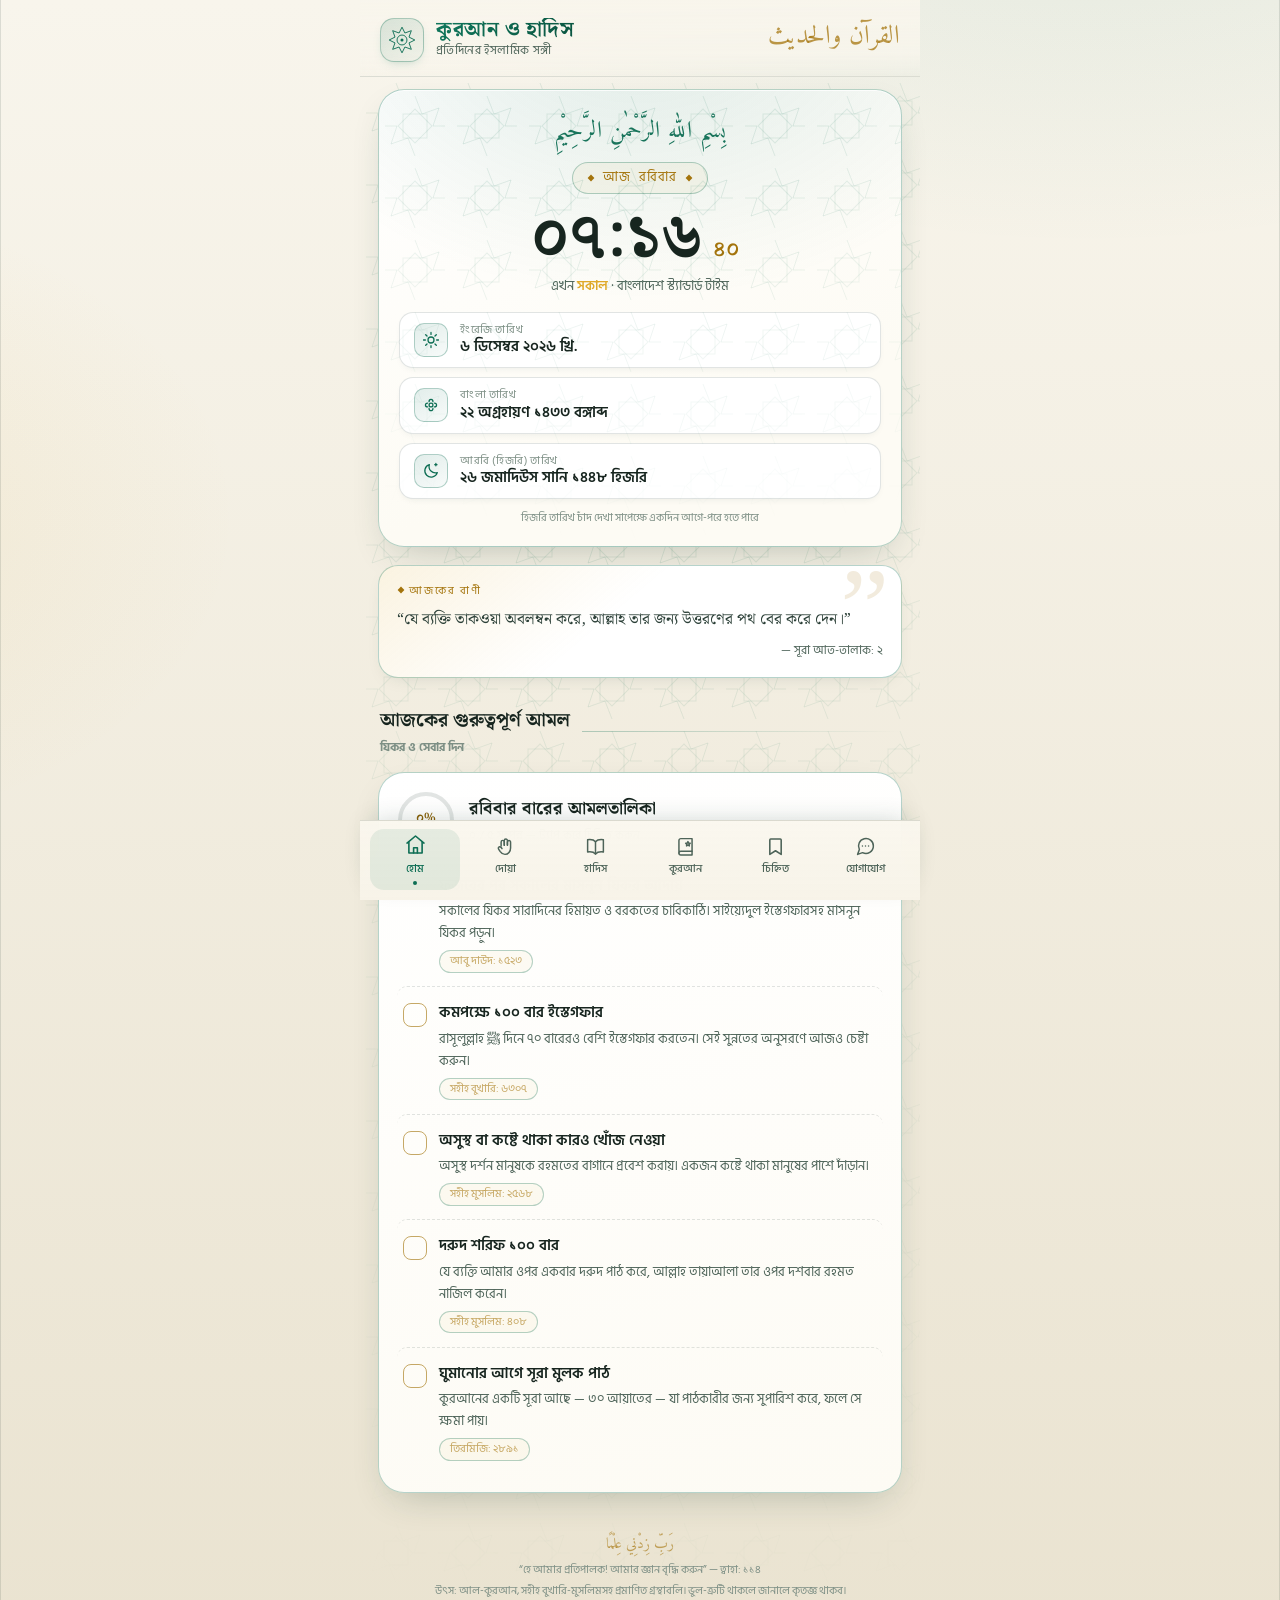
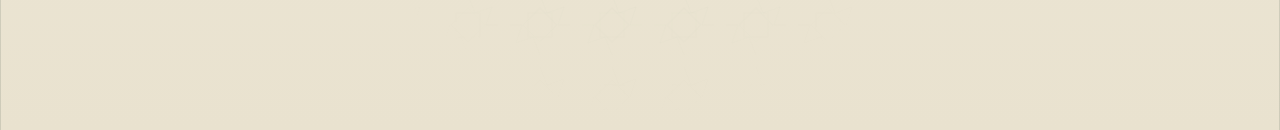
==== index.html @ 2c895bfb "🚀 কুরআন ও হাদিস — প্রথম রিলিজ (সম্পূর্ণ অ্যাপ)" ====
<!doctype html>
<html lang="bn">
<head>
<meta charset="utf-8">
<meta name="viewport" content="width=device-width, initial-scale=1, viewport-fit=cover">
<meta name="theme-color" content="#08171257">
<meta name="theme-color" content="#081712">
<title>কুরআন ও হাদিস — প্রতিদিনের ইসলামিক সঙ্গী</title>
<link rel="preconnect" href="https://fonts.googleapis.com">
<link rel="preconnect" href="https://fonts.gstatic.com" crossorigin>
<link href="https://fonts.googleapis.com/css2?family=Amiri:ital,wght@0,400;0,700;1,400&family=Hind+Siliguri:wght@300;400;500;600;700&family=Noto+Serif+Bengali:wght@400;500;600;700;800&display=swap" rel="stylesheet">
<link rel="stylesheet" href="styles.css">
</head>
<body>
<div id="app">

  <header class="topbar">
    <div class="brand">
      <div class="brand-emblem" aria-hidden="true">
        <svg viewBox="0 0 48 48" class="emblem-svg">
          <path d="M24 2 L29 12 L40 8 L36 19 L46 24 L36 29 L40 40 L29 36 L24 46 L19 36 L8 40 L12 29 L2 24 L12 19 L8 8 L19 12 Z" fill="none" stroke="currentColor" stroke-width="1.6"/>
          <circle cx="24" cy="24" r="8.5" fill="none" stroke="currentColor" stroke-width="1.6"/>
          <circle cx="24" cy="24" r="2.6" fill="currentColor"/>
        </svg>
      </div>
      <div class="brand-text">
        <h1>কুরআন ও হাদিস</h1>
        <p>প্রতিদিনের ইসলামিক সঙ্গী</p>
      </div>
    </div>
    <div class="topbar-ar" lang="ar">القرآن والحديث</div>
  </header>

  <main id="view" class="view" aria-live="polite"></main>

  <nav class="tabbar" id="tabbar" aria-label="প্রধান মেনু"></nav>

</div>

<script src="js/data-amol.js"></script>
<script src="js/data-duas.js"></script>
<script src="js/data-hadiths.js"></script>
<script src="js/data-quran.js"></script>
<script src="js/translit.js"></script>
<script src="js/app.js"></script>
</body>
</html>
---- styles.css ----
/* ============================================================
   হিদায়াত — Islamic Companion App  |  Design System
   ============================================================ */

:root{
  --bg0:#050f0c;
  --bg1:#081712;
  --panel:#0c2019;
  --panel-2:#10281f;
  --panel-3:#143126;
  --line:rgba(214,178,94,.16);
  --line-soft:rgba(244,236,217,.07);
  --gold:#d6b25e;
  --gold-2:#f0d698;
  --gold-dim:rgba(214,178,94,.55);
  --ink:#f4ecd9;
  --ink-soft:#e6dcC2;
  --mut:#9db3a7;
  --dim:#6f8479;
  --green:#2f8159;
  --green-soft:rgba(59,162,114,.16);
  --red:#d98a7e;
  --shadow:0 18px 48px -18px rgba(0,0,0,.65);
  --r-lg:26px;
  --r-md:20px;
  --r-sm:14px;
  --serif:"Noto Serif Bengali", serif;
  --sans:"Hind Siliguri", "Noto Sans Bengali", system-ui, sans-serif;
  --arabic:"Amiri", "Scheherazade New", "Traditional Arabic", serif;
}

*{margin:0;padding:0;box-sizing:border-box;-webkit-tap-highlight-color:transparent}
html{scroll-behavior:smooth}
body{
  font-family:var(--sans);
  background:
    radial-gradient(1200px 700px at 85% -10%, rgba(47,129,89,.14), transparent 60%),
    radial-gradient(900px 600px at -20% 30%, rgba(214,178,94,.07), transparent 55%),
    linear-gradient(180deg,var(--bg1),var(--bg0));
  color:var(--ink);
  min-height:100dvh;
  line-height:1.75;
  overscroll-behavior-y:none;
}
::selection{background:rgba(214,178,94,.32);color:#fff}

/* geometric star pattern overlay */
.pattern::before{
  content:"";position:absolute;inset:0;pointer-events:none;
  background-image:url("data:image/svg+xml,%3Csvg xmlns='http://www.w3.org/2000/svg' width='72' height='72' viewBox='0 0 72 72'%3E%3Cg fill='none' stroke='%23d6b25e' stroke-opacity='0.10'%3E%3Cpath d='M36 6 L43 24 L60 18 L54 36 L66 36'/%3E%3Cpath d='M36 66 L29 48 L12 54 L18 36 L6 36'/%3E%3Crect x='24' y='24' width='24' height='24'/%3E%3Crect x='24' y='24' width='24' height='24' transform='rotate(45 36 36)'/%3E%3C/g%3E%3C/svg%3E");
  background-size:72px 72px;
  mask-image:radial-gradient(120% 100% at 50% 0%, #000 30%, transparent 100%);
  -webkit-mask-image:radial-gradient(120% 100% at 50% 0%, #000 30%, transparent 100%);
}

#app{max-width:560px;margin:0 auto;min-height:100dvh;display:flex;flex-direction:column;position:relative}

/* ---------------------------- Top bar ---------------------------- */
.topbar{
  position:sticky;top:0;z-index:40;
  display:flex;align-items:center;justify-content:space-between;
  padding:14px 20px 10px;
  background:linear-gradient(180deg, rgba(8,23,18,.92), rgba(8,23,18,.72) 70%, transparent);
  backdrop-filter:blur(14px);-webkit-backdrop-filter:blur(14px);
}
.brand{display:flex;align-items:center;gap:12px}
.brand-emblem{
  width:44px;height:44px;border-radius:14px;color:var(--gold);
  display:grid;place-items:center;
  background:linear-gradient(145deg, rgba(214,178,94,.16), rgba(214,178,94,.04));
  border:1px solid var(--line);
  box-shadow:inset 0 1px 0 rgba(240,214,150,.18);
}
.emblem-svg{width:28px;height:28px;animation:spin 60s linear infinite}
@keyframes spin{to{transform:rotate(360deg)}}
.brand-text h1{
  font-family:var(--serif);font-weight:700;font-size:22px;letter-spacing:.5px;
  background:linear-gradient(120deg,var(--gold-2),var(--gold));
  -webkit-background-clip:text;background-clip:text;color:transparent;
  line-height:1.2;
}
.brand-text p{font-size:11px;color:var(--mut);letter-spacing:.4px;margin-top:-2px}
.topbar-ar{
  font-family:var(--arabic);font-size:26px;color:var(--gold-dim);
  text-shadow:0 2px 14px rgba(214,178,94,.25);
  padding-bottom:6px;
}

/* ---------------------------- View / pages ---------------------------- */
.view{
  flex:1;width:100%;
  padding:6px 18px 120px;
  position:relative;
}
.page{animation:pageIn .45s cubic-bezier(.22,.9,.3,1) both}
@keyframes pageIn{from{opacity:0;transform:translateY(14px)}to{opacity:1;transform:none}}

.stagger>*{animation:rise .55s cubic-bezier(.22,.9,.35,1) both}
.stagger>*:nth-child(1){animation-delay:.03s}
.stagger>*:nth-child(2){animation-delay:.08s}
.stagger>*:nth-child(3){animation-delay:.13s}
.stagger>*:nth-child(4){animation-delay:.18s}
.stagger>*:nth-child(5){animation-delay:.23s}
.stagger>*:nth-child(6){animation-delay:.28s}
.stagger>*:nth-child(7){animation-delay:.33s}
.stagger>*:nth-child(8){animation-delay:.38s}
.stagger>*:nth-child(n+9){animation-delay:.42s}
@keyframes rise{from{opacity:0;transform:translateY(18px) scale(.99)}to{opacity:1;transform:none}}

/* ---------------------------- Section titles ---------------------------- */
.sec-head{display:flex;align-items:center;gap:12px;margin:26px 2px 14px}
.sec-head .orn{flex:0 0 auto;color:var(--gold);opacity:.9}
.sec-head h2{font-family:var(--serif);font-size:19px;font-weight:700;color:var(--ink)}
.sec-head .rule{flex:1;height:1px;background:linear-gradient(90deg,var(--line),transparent)}
.sec-head small{display:block;font-size:11.5px;color:var(--dim);font-family:var(--sans)}

/* ---------------------------- Hero clock card ---------------------------- */
.hero{
  position:relative;overflow:hidden;
  border-radius:var(--r-lg);
  border:1px solid var(--line);
  background:
    radial-gradient(140% 120% at 50% -20%, rgba(47,129,89,.35), transparent 55%),
    linear-gradient(160deg,var(--panel-2),var(--panel) 70%);
  box-shadow:var(--shadow), inset 0 1px 0 rgba(244,236,217,.06);
  padding:22px 20px 18px;
  margin-top:6px;
}
.bismillah{
  text-align:center;font-family:var(--arabic);font-size:21px;color:var(--gold-2);
  opacity:.95;margin-bottom:10px;letter-spacing:.5px;
}
.hero-day{
  display:inline-flex;align-items:center;gap:8px;
  font-size:12.5px;letter-spacing:1px;color:var(--gold);
  border:1px solid var(--line);border-radius:999px;
  padding:4px 14px;background:rgba(214,178,94,.07);
  margin:0 auto;
}
.hero-daywrap{display:flex;justify-content:center}

.clock{
  text-align:center;margin:8px 0 2px;
  font-family:var(--serif);font-weight:700;
  font-size:clamp(46px,13vw,62px);
  line-height:1.15;color:var(--ink);
  font-variant-numeric:tabular-nums;
  text-shadow:0 6px 30px rgba(0,0,0,.45);
  display:flex;align-items:baseline;justify-content:center;gap:10px;
}
.clock .secs{font-size:22px;color:var(--gold);font-weight:600;min-width:1.6em;text-align:left}
.clock-period{
  text-align:center;color:var(--mut);font-size:13px;margin-bottom:14px;
}
.clock-period b{color:var(--gold-2);font-weight:600}

.date-rows{display:flex;flex-direction:column;gap:9px;margin-top:6px}
.date-row{
  display:flex;align-items:center;gap:12px;
  background:rgba(6,15,12,.4);
  border:1px solid var(--line-soft);
  border-radius:var(--r-sm);
  padding:10px 14px;
  transition:border-color .25s, transform .25s;
}
.date-row:hover{border-color:var(--line);transform:translateY(-1px)}
.date-row .ic{
  width:34px;height:34px;flex:0 0 34px;border-radius:10px;
  display:grid;place-items:center;color:var(--gold);
  background:linear-gradient(150deg,rgba(214,178,94,.15),rgba(214,178,94,.03));
  border:1px solid var(--line);
}
.date-row .ic svg{width:18px;height:18px}
.date-row .lbl{font-size:11px;color:var(--dim);letter-spacing:.6px;line-height:1.3}
.date-row .val{font-size:15px;font-weight:600;color:var(--ink);line-height:1.35}
.date-row .val small{font-weight:400;color:var(--mut);font-size:11.5px}
.hijri-note{font-size:10.5px;color:var(--dim);text-align:center;margin-top:10px}

/* ---------------------------- Daily quote ---------------------------- */
.bani{
  margin-top:18px;border-radius:var(--r-md);
  border:1px solid var(--line);
  background:linear-gradient(140deg,rgba(214,178,94,.10),transparent 45%),var(--panel);
  padding:16px 18px;position:relative;overflow:hidden;
}
.bani::after{
  content:"”";position:absolute;top:-14px;right:12px;font-family:Georgia,serif;
  font-size:110px;color:rgba(214,178,94,.12);line-height:1;
}
.bani .tag{font-size:10.5px;letter-spacing:2px;color:var(--gold);margin-bottom:6px}
.bani p{font-family:var(--serif);font-size:15.5px;color:var(--ink-soft)}
.bani .ref{font-size:11.5px;color:var(--mut);margin-top:8px;text-align:right}

/* ---------------------------- Amol checklist ---------------------------- */
.amol-card{
  border-radius:var(--r-lg);border:1px solid var(--line);
  background:linear-gradient(170deg,var(--panel-2),var(--panel));
  box-shadow:var(--shadow);
  padding:18px;margin-bottom:8px;
}
.amol-top{display:flex;align-items:center;gap:14px;margin-bottom:6px}
.ring{width:58px;height:58px;flex:0 0 58px;position:relative}
.ring svg{transform:rotate(-90deg)}
.ring .bg{stroke:rgba(244,236,217,.1)}
.ring .fg{stroke:url(#ringGrad);stroke-linecap:round;transition:stroke-dashoffset .6s cubic-bezier(.3,.8,.3,1)}
.ring .pct{
  position:absolute;inset:0;display:grid;place-items:center;
  font-size:13px;font-weight:700;color:var(--gold-2);font-family:var(--serif);
}
.amol-top .t h3{font-family:var(--serif);font-size:17.5px;color:var(--ink)}
.amol-top .t p{font-size:12px;color:var(--mut)}
.amol-list{display:flex;flex-direction:column;margin-top:10px}
.amol-item{
  display:flex;gap:12px;padding:13px 6px;border-top:1px dashed var(--line-soft);
  cursor:pointer;border-radius:10px;transition:background .2s;
}
.amol-item:hover{background:rgba(244,236,217,.03)}
.amol-item .tick{
  width:24px;height:24px;flex:0 0 24px;border-radius:8px;margin-top:3px;
  border:1.6px solid var(--gold-dim);display:grid;place-items:center;
  transition:all .25s cubic-bezier(.3,.8,.3,1);color:transparent;
}
.amol-item .tick svg{width:14px;height:14px}
.amol-item.done .tick{
  background:linear-gradient(140deg,var(--gold-2),var(--gold));
  border-color:transparent;color:#221a06;
  box-shadow:0 4px 14px -4px rgba(214,178,94,.6);
}
.amol-item.done h4{color:var(--dim);text-decoration:line-through;text-decoration-color:rgba(214,178,94,.5)}
.amol-item h4{font-size:14.5px;font-weight:600;color:var(--ink);transition:color .25s}
.amol-item p{font-size:12.5px;color:var(--mut);line-height:1.7;margin-top:2px}
.amol-item .ref{
  display:inline-block;margin-top:6px;font-size:10.5px;color:var(--gold-dim);
  border:1px solid var(--line);border-radius:999px;padding:1px 10px;background:rgba(214,178,94,.06);
}

/* ---------------------------- Search + chips ---------------------------- */
.searchbar{
  display:flex;align-items:center;gap:10px;
  border:1px solid var(--line);border-radius:999px;
  background:rgba(6,15,12,.5);padding:11px 16px;
  margin:8px 0 14px;transition:border-color .25s, box-shadow .25s;
}
.searchbar:focus-within{border-color:var(--gold-dim);box-shadow:0 0 0 4px rgba(214,178,94,.08)}
.searchbar svg{width:18px;height:18px;color:var(--dim);flex:0 0 18px}
.searchbar input{
  flex:1;background:none;border:none;outline:none;color:var(--ink);
  font-family:var(--sans);font-size:14.5px;
}
.searchbar input::placeholder{color:var(--dim)}
.chips{display:flex;gap:8px;overflow-x:auto;padding:2px 2px 12px;scrollbar-width:none}
.chips::-webkit-scrollbar{display:none}
.chip{
  flex:0 0 auto;font-family:var(--sans);font-size:12.5px;font-weight:500;
  color:var(--mut);border:1px solid var(--line-soft);background:rgba(12,32,25,.6);
  padding:7px 15px;border-radius:999px;cursor:pointer;white-space:nowrap;
  transition:all .22s;
}
.chip:hover{color:var(--ink);border-color:var(--line)}
.chip.on{
  color:#241a05;font-weight:600;border-color:transparent;
  background:linear-gradient(140deg,var(--gold-2),var(--gold));
  box-shadow:0 6px 18px -8px rgba(214,178,94,.7);
}

/* ---------------------------- Dua cards ---------------------------- */
.dua-card{
  border-radius:var(--r-md);border:1px solid var(--line-soft);
  background:linear-gradient(165deg,var(--panel-2),var(--panel));
  overflow:hidden;transition:border-color .25s, box-shadow .3s;
}
.dua-card:hover{border-color:var(--line)}
.dua-card.open{border-color:var(--line);box-shadow:var(--shadow)}
.dua-head{
  display:flex;align-items:center;gap:14px;padding:15px 16px;cursor:pointer;
  user-select:none;
}
.dua-num{
  width:38px;height:38px;flex:0 0 38px;position:relative;display:grid;place-items:center;
}
.med{
  position:absolute;inset:0;
  background:linear-gradient(150deg,rgba(214,178,94,.18),rgba(214,178,94,.05));
  border:1px solid var(--line);
  clip-path:polygon(50% 0,63% 12%,85% 15%,88% 37%,100% 50%,88% 63%,85% 85%,63% 88%,50% 100%,37% 88%,15% 85%,12% 63%,0 50%,12% 37%,15% 15%,37% 12%);
  transition:transform .35s;
}
.dua-card.open .med{transform:rotate(45deg)}
.dua-num span{position:relative;font-family:var(--serif);font-weight:700;font-size:13.5px;color:var(--gold-2)}
.dua-head h4{flex:1;font-size:15px;font-weight:600;color:var(--ink);line-height:1.5}
.dua-head .cat-tag{
  font-size:10px;color:var(--gold-dim);border:1px solid var(--line);
  padding:2px 9px;border-radius:999px;white-space:nowrap;
}
.dua-head .chev{color:var(--dim);transition:transform .3s;flex:0 0 18px}
.dua-card.open .chev{transform:rotate(180deg);color:var(--gold)}
.dua-body{
  display:grid;grid-template-rows:0fr;transition:grid-template-rows .45s cubic-bezier(.3,.8,.3,1);
}
.dua-card.open .dua-body{grid-template-rows:1fr}
.dua-body>div{overflow:hidden}
.dua-inner{padding:2px 18px 18px;border-top:1px dashed var(--line-soft)}
.arabic{
  direction:rtl;text-align:center;font-family:var(--arabic);
  font-size:24px;line-height:2.15;color:var(--gold-2);
  padding:16px 6px 10px;text-shadow:0 2px 16px rgba(214,178,94,.12);
}
.arabic.small{font-size:21px;line-height:2.0}
.uccharon{
  font-family:var(--serif);font-size:14.5px;color:var(--ink);line-height:2;
  background:rgba(214,178,94,.06);border:1px solid var(--line);
  border-radius:12px;padding:12px 14px;margin-top:6px;
}
.uccharon .lbl{color:var(--gold);font-family:var(--sans);font-size:10.5px;letter-spacing:1.5px;display:block;margin-bottom:2px}
.ortho{font-size:14px;color:var(--mut);line-height:1.95;margin-top:12px}
.ortho b{color:var(--gold-dim);font-weight:600}
.dua-src{
  display:flex;align-items:center;gap:8px;margin-top:12px;
  font-size:11px;color:var(--dim);
}
.dua-src svg{width:13px;height:13px;color:var(--gold-dim);flex:0 0 13px}

/* ---------------------------- Hadith cards ---------------------------- */
.hadith-card{
  border-radius:var(--r-md);border:1px solid var(--line-soft);
  background:linear-gradient(165deg,var(--panel-2),var(--panel));
  padding:18px;position:relative;overflow:hidden;
  transition:border-color .25s, transform .25s;
}
.hadith-card:hover{border-color:var(--line);transform:translateY(-2px)}
.hadith-card .topic{
  display:inline-flex;align-items:center;gap:6px;
  font-size:10.5px;letter-spacing:1.2px;color:var(--gold);
  border:1px solid var(--line);border-radius:999px;padding:3px 12px;
  background:rgba(214,178,94,.06);margin-bottom:12px;
}
.hadith-ar{
  direction:rtl;text-align:center;font-family:var(--arabic);font-size:20.5px;
  line-height:2.1;color:var(--gold-2);margin:4px 0 12px;
}
.hadith-bn{font-family:var(--serif);font-size:15px;line-height:2.05;color:var(--ink-soft)}
.hadith-meta{font-size:11.5px;color:var(--dim);margin-top:12px;display:flex;justify-content:space-between;gap:8px;flex-wrap:wrap}
.hadith-meta b{color:var(--mut);font-weight:500}
.hadith-open{
  margin-top:12px;width:100%;display:flex;align-items:center;justify-content:center;gap:8px;
  background:rgba(214,178,94,.07);border:1px solid var(--line);color:var(--gold);
  font-family:var(--sans);font-size:12.5px;font-weight:500;border-radius:12px;
  padding:9px 0;cursor:pointer;transition:all .22s;
}
.hadith-open:hover{background:rgba(214,178,94,.14)}
.hadith-disc{display:grid;grid-template-rows:0fr;transition:grid-template-rows .5s cubic-bezier(.3,.8,.3,1)}
.hadith-card.open .hadith-disc{grid-template-rows:1fr}
.hadith-disc>div{overflow:hidden}
.hadith-disc .inner{padding-top:14px;margin-top:14px;border-top:1px dashed var(--line-soft)}
.hadith-disc h5{
  font-size:11px;letter-spacing:2px;color:var(--gold);font-family:var(--sans);
  font-weight:600;margin-bottom:8px;display:flex;align-items:center;gap:8px;
}
.hadith-disc h5::after{content:"";flex:1;height:1px;background:var(--line)}
.hadith-disc p{font-size:13.5px;color:var(--mut);line-height:2;margin-bottom:10px}
.hadith-disc p:last-child{margin-bottom:0}

/* ---------------------------- Quran index ---------------------------- */
.surah-row{
  display:flex;align-items:center;gap:15px;
  padding:13px 14px;border-radius:var(--r-md);
  border:1px solid transparent;border-bottom:1px solid var(--line-soft);
  cursor:pointer;transition:all .22s;
}
.surah-row:hover{background:rgba(214,178,94,.05);border-color:var(--line)}
.surah-row .num{
  width:42px;height:42px;flex:0 0 42px;position:relative;display:grid;place-items:center;
}
.surah-row .med{clip-path:polygon(50% 0,63% 12%,85% 15%,88% 37%,100% 50%,88% 63%,85% 85%,63% 88%,50% 100%,37% 88%,15% 85%,12% 63%,0 50%,12% 37%,15% 15%,37% 12%)}
.surah-row .num span{position:relative;font-family:var(--serif);font-weight:700;font-size:14px;color:var(--gold-2)}
.surah-row .info{flex:1;min-width:0}
.surah-row .info h4{font-size:15px;font-weight:600;color:var(--ink)}
.surah-row .info p{font-size:11.5px;color:var(--dim)}
.surah-row .ar-name{
  font-family:var(--arabic);font-size:22px;color:var(--gold);
  direction:rtl;white-space:nowrap;
}
.surah-row .chev{color:var(--dim);flex:0 0 16px}
.surah-kind{
  font-size:10px;color:var(--green);background:var(--green-soft);
  border-radius:999px;padding:1px 8px;margin-left:6px;
}
.surah-kind.madani{color:var(--gold-dim);background:rgba(214,178,94,.08)}

/* ---------------------------- Quran reader ---------------------------- */
.reader-top{
  display:flex;align-items:center;gap:12px;margin-bottom:16px;
}
.backbtn{
  display:inline-flex;align-items:center;gap:7px;
  background:rgba(214,178,94,.07);border:1px solid var(--line);color:var(--gold);
  font-family:var(--sans);font-size:13px;font-weight:500;
  padding:8px 15px;border-radius:999px;cursor:pointer;transition:all .2s;
}
.backbtn:hover{background:rgba(214,178,94,.15)}
.reader-title{flex:1;text-align:center}
.reader-title h3{font-family:var(--serif);font-size:18px;color:var(--ink)}
.reader-title p{font-size:11px;color:var(--dim)}
.audiobtn{
  width:42px;height:42px;border-radius:50%;flex:0 0 42px;
  display:grid;place-items:center;cursor:pointer;
  background:linear-gradient(140deg,var(--gold-2),var(--gold));
  border:none;color:#241a05;
  box-shadow:0 8px 20px -8px rgba(214,178,94,.8);
  transition:transform .2s;
}
.audiobtn:hover{transform:scale(1.06)}
.audiobtn:disabled{opacity:.4;cursor:default;transform:none}
.audiobtn svg{width:18px;height:18px}
.audiobtn.playing{animation:pulse 1.6s ease-in-out infinite}
@keyframes pulse{0%,100%{box-shadow:0 0 0 0 rgba(214,178,94,.5)}50%{box-shadow:0 0 0 12px rgba(214,178,94,0)}}

.surah-plate{
  text-align:center;padding:26px 18px 22px;margin-bottom:18px;
  border-radius:var(--r-lg);border:1px solid var(--line);
  background:
    radial-gradient(120% 130% at 50% -30%, rgba(47,129,89,.3), transparent 55%),
    linear-gradient(160deg,var(--panel-2),var(--panel));
  position:relative;overflow:hidden;
}
.surah-plate .ar{font-family:var(--arabic);font-size:34px;color:var(--gold-2);direction:rtl;line-height:1.6}
.surah-plate h3{font-family:var(--serif);font-size:20px;color:var(--ink);margin-top:6px}
.surah-plate .meta{font-size:12px;color:var(--mut);margin-top:4px}
.plate-orn{display:flex;align-items:center;justify-content:center;gap:10px;color:var(--gold-dim);margin-top:14px}
.plate-orn::before,.plate-orn::after{content:"";width:56px;height:1px;background:linear-gradient(90deg,transparent,var(--gold-dim))}
.plate-orn::after{background:linear-gradient(90deg,var(--gold-dim),transparent)}

.reader-bismillah{
  text-align:center;font-family:var(--arabic);font-size:23px;color:var(--gold);
  direction:rtl;padding:14px;margin-bottom:16px;
  border:1px dashed var(--line);border-radius:var(--r-md);
  background:rgba(214,178,94,.04);
}

.ayah{
  border-radius:var(--r-md);border:1px solid var(--line-soft);
  background:linear-gradient(170deg,var(--panel-2),var(--panel));
  padding:18px;margin-bottom:14px;
  transition:border-color .25s;
}
.ayah:hover{border-color:var(--line)}
.ayah .badge-row{display:flex;align-items:center;justify-content:space-between;margin-bottom:8px}
.ayah-badge{
  min-width:32px;height:32px;padding:0 8px;display:inline-grid;place-items:center;
  font-family:var(--serif);font-weight:700;font-size:13.5px;color:var(--gold-2);
  background:linear-gradient(150deg,rgba(214,178,94,.18),rgba(214,178,94,.05));
  border:1px solid var(--line);border-radius:999px 999px 999px 4px;
}
.ayah .ar{
  direction:rtl;text-align:right;font-family:var(--arabic);
  font-size:26px;line-height:2.35;color:var(--ink);
}
.ayah .uc{
  font-family:var(--serif);font-size:14px;color:var(--gold-2);
  line-height:1.95;margin-top:14px;padding-top:11px;
  border-top:1px dashed var(--line-soft);
}
.ayah .uc i{font-style:normal;color:var(--gold-dim);font-family:var(--sans);font-size:10px;letter-spacing:1.5px;display:block;margin-bottom:2px}
.ayah .bn{
  font-size:14px;color:var(--mut);line-height:2;margin-top:10px;
}
.ayah .bn i{font-style:normal;color:var(--dim);font-size:10px;letter-spacing:1.5px;display:block;margin-bottom:2px}

.reader-nav{display:flex;gap:10px;margin-top:22px}
.reader-nav button{
  flex:1;padding:12px;border-radius:var(--r-sm);cursor:pointer;
  border:1px solid var(--line);background:rgba(214,178,94,.06);
  color:var(--gold);font-family:var(--sans);font-size:13.5px;font-weight:500;
  transition:all .2s;
}
.reader-nav button:hover:not(:disabled){background:rgba(214,178,94,.14)}
.reader-nav button:disabled{opacity:.3;cursor:default}

.notice{
  border:1px dashed var(--line);border-radius:var(--r-md);
  padding:14px 16px;font-size:12.5px;color:var(--mut);
  background:rgba(214,178,94,.04);margin-bottom:16px;line-height:1.9;
  display:flex;gap:10px;align-items:flex-start;
}
.notice svg{flex:0 0 16px;width:16px;height:16px;color:var(--gold-dim);margin-top:5px}

.skel{
  border-radius:var(--r-md);border:1px solid var(--line-soft);
  background:var(--panel);padding:18px;margin-bottom:14px;overflow:hidden;position:relative;
}
.skel .ln{height:14px;border-radius:7px;background:rgba(244,236,217,.07);margin-bottom:12px}
.skel .ln:nth-child(1){width:80%;height:20px;margin-right:0}
.skel .ln:nth-child(2){width:60%}
.skel .ln:nth-child(3){width:90%}
.skel::after{
  content:"";position:absolute;inset:0;
  background:linear-gradient(100deg,transparent 20%,rgba(214,178,94,.07) 50%,transparent 80%);
  animation:shimmer 1.4s infinite;
}
@keyframes shimmer{from{transform:translateX(-100%)}to{transform:translateX(100%)}}

.errbox{
  text-align:center;padding:34px 20px;border:1px dashed var(--line);
  border-radius:var(--r-md);color:var(--mut);font-size:13.5px;line-height:2;
}
.errbox button{
  margin-top:14px;padding:9px 22px;border-radius:999px;cursor:pointer;
  background:linear-gradient(140deg,var(--gold-2),var(--gold));
  border:none;color:#241a05;font-family:var(--sans);font-weight:600;font-size:13px;
}

/* ---------------------------- যোগাযোগ ---------------------------- */
.contact-hero{
  text-align:center;padding:28px 18px 22px;
  border-radius:var(--r-lg);border:1px solid var(--line);
  background:
    radial-gradient(130% 140% at 50% -30%, rgba(47,129,89,.35), transparent 55%),
    linear-gradient(160deg,var(--panel-2),var(--panel));
  box-shadow:var(--shadow);
  position:relative;overflow:hidden;margin-bottom:14px;
}
.avatar{
  width:82px;height:82px;margin:0 auto 14px;border-radius:50%;
  display:grid;place-items:center;position:relative;
  background:linear-gradient(145deg,rgba(214,178,94,.28),rgba(214,178,94,.06));
  border:1.6px solid var(--gold);
  box-shadow:0 10px 30px -10px rgba(214,178,94,.5), inset 0 2px 8px rgba(240,214,150,.2);
}
.avatar::before{
  content:"";position:absolute;inset:-7px;border-radius:50%;
  border:1px dashed var(--gold-dim);
  animation:spin 24s linear infinite;
}
.avatar span{
  font-family:var(--serif);font-size:36px;font-weight:700;
  background:linear-gradient(120deg,var(--gold-2),var(--gold));
  -webkit-background-clip:text;background-clip:text;color:transparent;
}
.contact-hero h3{font-family:var(--serif);font-size:20px;color:var(--ink)}
.contact-hero .role{font-size:12.5px;color:var(--mut);margin-top:3px}

.contact-row{
  display:flex;align-items:center;gap:13px;
  border-radius:var(--r-md);border:1px solid var(--line-soft);
  background:linear-gradient(165deg,var(--panel-2),var(--panel));
  padding:15px 16px;margin-bottom:12px;text-decoration:none;
  transition:border-color .25s, transform .25s;
}
.contact-row:hover{border-color:var(--line);transform:translateY(-2px)}
.contact-row .ci{
  width:42px;height:42px;flex:0 0 42px;border-radius:12px;
  display:grid;place-items:center;color:var(--gold);
  background:linear-gradient(150deg,rgba(214,178,94,.15),rgba(214,178,94,.03));
  border:1px solid var(--line);
}
.contact-row .ci svg{width:20px;height:20px}
.contact-row>div{flex:1;min-width:0}
.contact-row .lbl{font-size:11px;color:var(--dim);letter-spacing:.6px}
.contact-row .val{font-size:15.5px;font-weight:600;color:var(--ink);word-break:break-all}
.contact-row .go{
  display:flex;flex-direction:column;align-items:center;gap:2px;
  color:var(--gold);flex:0 0 auto;
}
.contact-row .go svg{width:0;height:0}
.contact-row .go-lbl{
  font-size:10.5px;color:var(--gold);border:1px solid var(--line);
  padding:2px 11px;border-radius:999px;background:rgba(214,178,94,.07);
}

.msg-card{
  border-radius:var(--r-lg);border:1px solid var(--line);
  background:linear-gradient(170deg,var(--panel-2),var(--panel));
  box-shadow:var(--shadow);padding:20px 18px;
}
.msg-head h4{font-family:var(--serif);font-size:17px;color:var(--ink);line-height:1.6}
.msg-head p{font-size:12.5px;color:var(--mut);margin-top:5px;line-height:1.8}
.field{display:block;margin-top:14px}
.field>span{display:block;font-size:12.5px;color:var(--gold-dim);margin-bottom:7px;font-weight:500}
.field>span small{color:var(--dim);font-weight:400}
.inp{
  display:flex;align-items:center;gap:10px;
  border:1px solid var(--line-soft);border-radius:var(--r-sm);
  background:rgba(6,15,12,.45);padding:12px 14px;
  transition:border-color .25s, box-shadow .25s;
}
.inp:focus-within{border-color:var(--gold-dim);box-shadow:0 0 0 4px rgba(214,178,94,.08)}
.inp svg{width:17px;height:17px;color:var(--dim);flex:0 0 17px}
.inp.ta{align-items:flex-start}
.inp.ta svg{margin-top:4px}
.inp input,.inp textarea{
  flex:1;background:none;border:none;outline:none;resize:vertical;
  color:var(--ink);font-family:var(--sans);font-size:14.5px;line-height:1.8;
}
.inp input::placeholder,.inp textarea::placeholder{color:var(--dim)}
.char-row{text-align:left;margin:5px 2px 0;font-size:10.5px;color:var(--dim)}
.sendbtn{
  width:100%;margin-top:14px;padding:14px;border:none;border-radius:var(--r-sm);
  display:flex;align-items:center;justify-content:center;gap:10px;
  font-family:var(--sans);font-size:15px;font-weight:600;color:#241a05;
  background:linear-gradient(140deg,var(--gold-2),var(--gold));
  box-shadow:0 10px 26px -10px rgba(214,178,94,.75);
  cursor:pointer;transition:transform .2s, box-shadow .2s;
}
.sendbtn:hover:not(:disabled){transform:translateY(-2px);box-shadow:0 14px 30px -10px rgba(214,178,94,.9)}
.sendbtn:active:not(:disabled){transform:scale(.98)}
.sendbtn:disabled{opacity:.65;cursor:wait}
.sendbtn svg{width:17px;height:17px}
.sendbtn.busy svg{animation:sendfly 1s ease-in-out infinite}
@keyframes sendfly{0%,100%{transform:translate(0,0)}50%{transform:translate(4px,-4px)}}
.send-status{
  margin-top:13px;padding:12px 14px;border-radius:12px;
  font-size:13px;line-height:1.9;
}
.send-status.ok{color:#bff0d4;background:rgba(59,162,114,.13);border:1px solid rgba(59,162,114,.4)}
.send-status.err{color:#f3c7be;background:rgba(217,138,126,.12);border:1px solid rgba(217,138,126,.4)}
.send-status.warn{color:var(--gold-2);background:rgba(214,178,94,.08);border:1px solid var(--line)}
.mailto-fb{
  display:inline-block;margin-top:8px;padding:7px 18px;border-radius:999px;
  background:linear-gradient(140deg,var(--gold-2),var(--gold));
  color:#241a05 !important;font-weight:600;text-decoration:none;font-size:12.5px;
}
.msg-note{font-size:11px;color:var(--dim);line-height:1.9;margin-top:13px;text-align:center}
.msg-note b{color:var(--mut)}

/* ---------------------------- Footer credit ---------------------------- */
.foot{
  text-align:center;color:var(--dim);font-size:11px;line-height:1.9;
  padding:30px 20px 8px;
}
.foot .ar{font-family:var(--arabic);color:var(--gold-dim);font-size:15px}

/* ---------------------------- Tab bar ---------------------------- */
.tabbar{
  position:fixed;bottom:0;left:50%;transform:translateX(-50%);
  width:100%;max-width:560px;z-index:50;
  display:grid;grid-template-columns:repeat(6,1fr);
  padding:8px 10px calc(10px + env(safe-area-inset-bottom));
  background:linear-gradient(180deg, rgba(9,22,17,.82), rgba(6,15,12,.96));
  backdrop-filter:blur(18px);-webkit-backdrop-filter:blur(18px);
  border-top:1px solid var(--line-soft);
}
.tab{
  display:flex;flex-direction:column;align-items:center;gap:3px;
  padding:7px 2px 5px;border:none;background:none;cursor:pointer;min-width:0;
  color:var(--dim);font-family:var(--sans);font-size:10px;font-weight:500;
  border-radius:14px;transition:color .25s;position:relative;
}
.tab span{white-space:nowrap}
.tab svg{width:21px;height:21px;transition:transform .3s cubic-bezier(.3,1.4,.4,1)}
.tab .dot{
  width:4px;height:4px;border-radius:50%;background:var(--gold);
  opacity:0;transform:scale(0);transition:all .3s;margin-top:1px;
}
.tab.on{color:var(--gold-2)}
.tab.on svg{transform:translateY(-2px) scale(1.08)}
.tab.on .dot{opacity:1;transform:scale(1)}
.tab:active svg{transform:scale(.9)}

/* scrollbar */
::-webkit-scrollbar{width:0;height:0}

@media (min-width:561px){
  body{border-left:1px solid var(--line-soft);border-right:1px solid var(--line-soft)}
}
@media (prefers-reduced-motion:reduce){
  *{animation-duration:.01ms !important;transition-duration:.01ms !important}
}

/* ================= চিহ্নিত পড়া / বুকমার্ক ================= */
.mk{
  background:none;border:none;color:var(--dim);
  width:30px;height:30px;display:inline-grid;place-items:center;
  border-radius:10px;cursor:pointer;flex:0 0 auto;padding:0;
  transition:color .25s, background .25s;
}
.mk svg{width:16px;height:16px}
.mk:hover{color:var(--gold);background:rgba(214,178,94,.12)}
.mk.on{color:var(--gold)}
.mk.on svg path{fill:currentColor}
.mk.pulse svg{animation:mkPop .5s cubic-bezier(.3,1.6,.4,1)}
@keyframes mkPop{45%{transform:scale(1.45) rotate(-8deg)}}

.topic-row{display:flex;align-items:center;justify-content:space-between;gap:8px}
.topic-row .topic{margin:0}

.flash{animation:flashB 2.5s ease !important}
@keyframes flashB{
  0%,100%{box-shadow:0 0 0 0 rgba(214,178,94,0)}
  15%,60%{box-shadow:0 0 0 3px rgba(214,178,94,.6);background:rgba(214,178,94,.07)}
}

.mk-sec{margin-top:16px}
.mk-sec-head{
  display:flex;align-items:center;gap:8px;margin:14px 2px 10px;
  color:var(--gold-2);font-family:var(--serif);font-weight:700;font-size:15px;
}
.mk-sec-head svg{width:18px;height:18px;color:var(--gold)}
.mk-sec-head b{
  margin-left:auto;font-family:var(--sans);font-size:11px;font-weight:600;color:var(--dim);
  background:rgba(214,178,94,.1);border:1px solid var(--line-soft);border-radius:20px;padding:2px 10px;
}
.mark-row{
  display:flex;align-items:center;gap:12px;width:100%;
  padding:12px;margin-bottom:10px;text-align:left;cursor:pointer;
  border:1px solid var(--line-soft);border-radius:16px;
  background:linear-gradient(165deg,var(--panel-2),var(--panel));
  transition:border-color .25s, transform .25s;
}
.mark-row:hover{border-color:var(--gold-dim);transform:translateY(-1px)}
.mk-ic{
  width:38px;height:38px;flex:0 0 auto;display:grid;place-items:center;
  border-radius:12px;color:var(--gold);
  background:rgba(214,178,94,.1);border:1px solid var(--line-soft);
}
.mk-ic svg{width:19px;height:19px}
.mk-tx{flex:1;min-width:0}
.mk-t{font-family:var(--serif);font-size:14.5px;font-weight:600;color:var(--ink)}
.mk-s{font-size:11px;color:var(--dim);margin-top:2px}
.mk-del{
  flex:0 0 auto;width:27px;height:27px;border-radius:50%;
  border:1px solid var(--line-soft);background:none;color:var(--dim);
  font-size:11px;cursor:pointer;transition:all .2s;
}
.mk-del:hover{color:#e58f8f;border-color:#e58f8f;background:rgba(229,143,143,.08)}
.mk-go{flex:0 0 auto;color:var(--gold-dim);display:inline-grid;place-items:center}
.mk-go svg{width:15px;height:15px}

.mk-hint{
  display:flex;gap:8px;align-items:flex-start;margin-top:16px;
  font-size:11.5px;color:var(--dim);line-height:1.8;
}
.mk-hint svg{width:15px;height:15px;flex:0 0 auto;margin-top:2px;color:var(--gold-dim)}

.mk-empty{
  text-align:center;padding:52px 24px;margin-top:22px;
  border:1px dashed var(--line);border-radius:20px;color:var(--dim);
}
.mk-empty svg{width:44px;height:44px;color:var(--gold-dim);opacity:.85;margin-bottom:12px}
.mk-empty h4{font-family:var(--serif);color:var(--ink);font-size:16.5px;margin:0 0 8px}
.mk-empty p{font-size:12.5px;line-height:2;margin:0}

/* ============================================================
   নতুন ডিজাইন — উজ্জ্বল "Parchment & Emerald" থিম (v2)
   হালকা ব্যাকগ্রাউন্ড · গাঢ় টেক্সট · এমরাল্ড+অ্যাম্বার অ্যাকসেন্ট
   ============================================================ */

:root{
  --bg0:#e9e2cf;
  --bg1:#f8f5ec;
  --panel:#ffffff;
  --panel-2:#fdfbf4;
  --panel-3:#f3eedd;
  --line:rgba(14,110,84,.30);
  --line-soft:rgba(24,48,40,.13);
  --gold:#a4740c;
  --gold-2:#dfa928;
  --gold-dim:rgba(164,116,12,.62);
  --ink:#17251f;
  --ink-soft:#2c4038;
  --mut:#4e6459;
  --dim:#7d8f85;
  --green:#0e6e54;
  --green-soft:rgba(14,110,84,.12);
  --red:#b0492f;
  --shadow:0 14px 38px -16px rgba(28,58,48,.30);
}

body{
  background:
    radial-gradient(1200px 700px at 85% -10%, rgba(14,110,84,.10), transparent 60%),
    radial-gradient(900px 600px at -20% 30%, rgba(223,169,40,.10), transparent 55%),
    linear-gradient(180deg,var(--bg1),var(--bg0));
  color:var(--ink);
  font-size:16px;
}
::selection{background:rgba(223,169,40,.4);color:#241a05}

/* জ্যামিতিক তারা-নকশা — এমরাল্ড ছায়া */
.pattern::before{
  background-image:url("data:image/svg+xml,%3Csvg xmlns='http://www.w3.org/2000/svg' width='72' height='72' viewBox='0 0 72 72'%3E%3Cg fill='none' stroke='%230e6e54' stroke-opacity='0.10'%3E%3Cpath d='M36 6 L43 24 L60 18 L54 36 L66 36'/%3E%3Cpath d='M36 66 L29 48 L12 54 L18 36 L6 36'/%3E%3Crect x='24' y='24' width='24' height='24'/%3E%3Crect x='24' y='24' width='24' height='24' transform='rotate(45 36 36)'/%3E%3C/g%3E%3C/svg%3E");
}

/* ---------- টপবার ---------- */
.topbar{
  background:linear-gradient(180deg, rgba(248,245,236,.96), rgba(248,245,236,.82) 70%, transparent);
  border-bottom:1px solid var(--line-soft);
}
.brand-emblem{
  background:linear-gradient(145deg, rgba(14,110,84,.14), rgba(14,110,84,.03));
  border:1px solid var(--line);
  box-shadow:0 4px 12px -6px rgba(14,110,84,.35);
  color:var(--green);
}
.brand-text h1{
  background:linear-gradient(120deg,#10775c,#0a5540);
  -webkit-background-clip:text;background-clip:text;color:transparent;
  font-size:21px;
}
.brand-text p{color:var(--mut);font-size:11.5px}
.topbar-ar{color:rgba(164,116,12,.75);text-shadow:none}

/* ---------- হিরো/ঘড়ি ---------- */
.hero{
  background:
    radial-gradient(140% 120% at 50% -20%, rgba(14,110,84,.14), transparent 55%),
    linear-gradient(160deg,#ffffff,var(--panel-2) 70%);
  box-shadow:var(--shadow), inset 0 1px 0 rgba(255,255,255,.8);
}
.bismillah{color:var(--green);font-size:23px}
.clock{color:var(--ink);text-shadow:none}
.clock .secs{color:var(--gold)}
.date-row{background:#fff;border:1px solid var(--line-soft);box-shadow:0 3px 10px -6px rgba(28,58,48,.18)}
.date-row .ic{
  background:linear-gradient(150deg,rgba(14,110,84,.12),rgba(14,110,84,.03));
  color:var(--green);
}
.date-row .val{color:var(--ink)}
.date-row .val small{color:var(--mut)}

/* ---------- বাণী ---------- */
.bani{
  background:linear-gradient(140deg,rgba(223,169,40,.14),transparent 45%),#fff;
  box-shadow:0 6px 20px -12px rgba(28,58,48,.25);
}
.bani::after{color:rgba(164,116,12,.14)}
.bani p{color:var(--ink-soft)}

/* ---------- আমল ---------- */
.amol-card{background:linear-gradient(170deg,#ffffff,var(--panel-2))}
.ring .bg{stroke:rgba(23,45,38,.12)}
.ring .pct{color:#8a6108}
.amol-item:hover{background:rgba(14,110,84,.05)}
.amol-item .tick{border-color:var(--gold-dim)}
.amol-item p{font-size:13px}

/* ---------- সার্চ/চিপ ---------- */
.searchbar{background:#fff;border:1px solid var(--line-soft);box-shadow:0 3px 12px -8px rgba(28,58,48,.2)}
.searchbar:focus-within{border-color:var(--gold);box-shadow:0 0 0 4px rgba(223,169,40,.15)}
.searchbar input{font-size:15px}
.chip{background:#fff;border:1px solid var(--line-soft);color:var(--mut);font-size:13px}
.chip:hover{color:var(--ink);border-color:var(--gold-dim);background:var(--panel-2)}
.chip.on{
  color:#241a05;background:linear-gradient(140deg,var(--gold-2),var(--gold));
  box-shadow:0 6px 16px -8px rgba(164,116,12,.55);
}

/* ---------- দোয়া ---------- */
.dua-card{
  background:linear-gradient(165deg,#ffffff,var(--panel-2));
  border:1px solid var(--line-soft);
  box-shadow:0 4px 16px -12px rgba(28,58,48,.22);
}
.dua-head h4{font-size:15.5px}
.med{background:linear-gradient(150deg,rgba(223,169,40,.22),rgba(223,169,40,.06))}
.dua-num span{color:#8a6108}
.arabic{color:#0b5d44;text-shadow:none}
.uccharon{
  background:rgba(223,169,40,.09);border:1px solid rgba(164,116,12,.28);
  font-size:15.5px;
}
.ortho{font-size:15px;color:var(--mut)}
.ortho b{color:var(--gold)}

/* ---------- হাদিস ---------- */
.hadith-card{
  background:linear-gradient(165deg,#ffffff,var(--panel-2));
  border:1px solid var(--line-soft);
  box-shadow:0 4px 16px -12px rgba(28,58,48,.22);
}
.hadith-ar{color:#0b5d44;font-size:21.5px}
.hadith-bn{font-size:16px;color:var(--ink-soft)}
.hadith-disc p{font-size:14.5px;color:var(--mut)}
.hadith-open{
  background:rgba(223,169,40,.10);border:1px solid rgba(164,116,12,.3);
  color:#8a6108;font-size:13px;
}
.hadith-open:hover{background:rgba(223,169,40,.18)}

/* ---------- কুরআন তালিকা/রিডার ---------- */
.surah-row{border-bottom:1px solid var(--line-soft)}
.surah-row:hover{background:rgba(14,110,84,.06)}
.surah-row .num span{color:#8a6108}
.surah-row .ar-name{color:var(--green)}
.surah-row .info h4{font-size:15.5px}
.surah-kind{color:var(--green)}
.surah-kind.madani{color:var(--gold-dim)}

.backbtn{background:rgba(223,169,40,.12);border:1px solid rgba(164,116,12,.3);color:#8a6108}
.backbtn:hover{background:rgba(223,169,40,.2)}

.surah-plate{
  background:
    radial-gradient(120% 130% at 50% -30%, rgba(14,110,84,.14), transparent 55%),
    linear-gradient(160deg,#ffffff,var(--panel-2));
  box-shadow:var(--shadow);
}
.surah-plate .ar{color:var(--green)}
.reader-bismillah{background:rgba(223,169,40,.07);color:var(--gold);border-color:rgba(164,116,12,.3)}

.ayah{
  background:linear-gradient(170deg,#ffffff,var(--panel-2));
  border:1px solid var(--line-soft);
  box-shadow:0 4px 14px -12px rgba(28,58,48,.2);
}
.ayah-badge{
  background:linear-gradient(150deg,rgba(223,169,40,.22),rgba(223,169,40,.06));
  color:#8a6108;border-color:rgba(164,116,12,.3);
}
.ayah .ar{color:var(--ink);font-size:27px}
.ayah .uc{color:#8a6108;font-size:15px}
.ayah .bn{font-size:15px;color:var(--mut)}
.reader-nav button{background:rgba(223,169,40,.10);border-color:rgba(164,116,12,.3);color:#8a6108}
.reader-nav button:hover:not(:disabled){background:rgba(223,169,40,.18)}

.notice{background:rgba(223,169,40,.06);border-color:rgba(164,116,12,.3);color:var(--mut);font-size:13px}
.skel{background:#fff}
.skel .ln{background:rgba(23,45,38,.09)}
.errbox{color:var(--mut)}

/* ---------- যোগাযোগ ---------- */
.contact-hero{
  background:
    radial-gradient(130% 140% at 50% -30%, rgba(14,110,84,.14), transparent 55%),
    linear-gradient(160deg,#ffffff,var(--panel-2));
}
.contact-row{
  background:linear-gradient(165deg,#ffffff,var(--panel-2));
  border:1px solid var(--line-soft);
  box-shadow:0 4px 14px -12px rgba(28,58,48,.2);
}
.contact-row .ci{background:linear-gradient(150deg,rgba(14,110,84,.12),rgba(14,110,84,.03));color:var(--green)}
.msg-card{background:linear-gradient(170deg,#ffffff,var(--panel-2))}
.field>span{color:#8a6108}
.inp{background:#fff;border:1px solid var(--line-soft)}
.inp:focus-within{border-color:var(--gold);box-shadow:0 0 0 4px rgba(223,169,40,.15)}
.inp input,.inp textarea{font-size:15px}
.send-status.ok{color:#0b5d44;background:rgba(14,110,84,.11);border-color:rgba(14,110,84,.4)}
.send-status.err{color:#9c3b26;background:rgba(176,73,47,.09);border-color:rgba(176,73,47,.4)}
.send-status.warn{color:#8a6108;background:rgba(223,169,40,.10);border-color:rgba(164,116,12,.32)}

/* ---------- চিহ্নিত পড়া ---------- */
.mark-row{
  background:linear-gradient(165deg,#ffffff,var(--panel-2));
  border:1px solid var(--line-soft);
  box-shadow:0 3px 12px -10px rgba(28,58,48,.2);
}
.mk-ic{background:rgba(223,169,40,.12);color:#8a6108}
.mk.on{color:var(--gold)}
.mk:hover{color:var(--gold);background:rgba(223,169,40,.14)}
.mk-sec-head{color:#8a6108}
.mk-sec-head svg{color:var(--gold)}

/* ---------- ট্যাববার ---------- */
.tabbar{
  background:linear-gradient(180deg, rgba(250,247,238,.94), rgba(247,243,232,.99));
  border-top:1px solid var(--line-soft);
  box-shadow:0 -8px 28px -14px rgba(28,58,48,.3);
}
.tab{color:var(--mut);font-size:10.5px}
.tab.on{color:var(--green);background:rgba(14,110,84,.09)}
.tab.on .dot{background:var(--green)}

/* ---------- ফুটার ---------- */
.foot .ar{color:var(--gold-dim)}

@media (min-width:561px){
  body{border-left:1px solid var(--line-soft);border-right:1px solid var(--line-soft)}
}
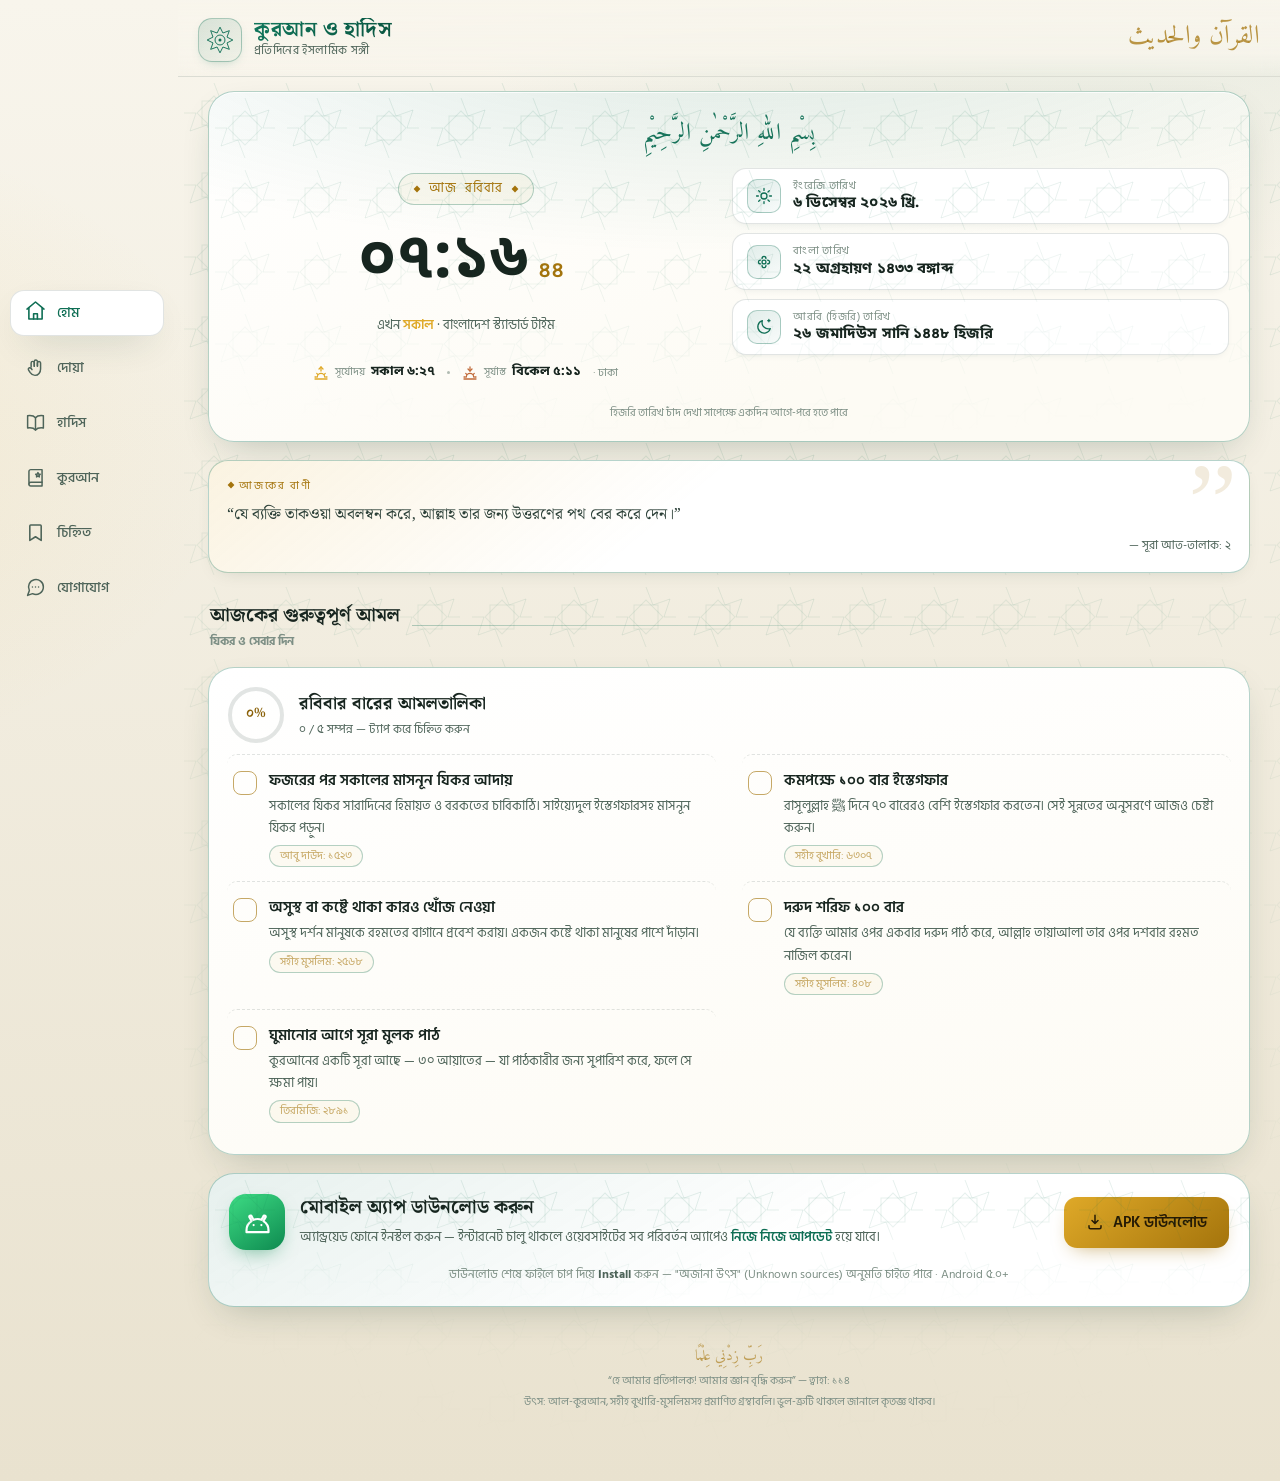
==== commit d0ec9115: "✨ দৃশ্যমান স্ক্রলবার + স্পষ্ট সংখ্যা-ফন্ট + কমপ্যাক্ট সাইডবার + হোমে ঢাকার সূর্যোদয়-সূর্যাস্ত" ====
--- a/index.html
+++ b/index.html
@@ -8,7 +8,7 @@
 <title>কুরআন ও হাদিস — প্রতিদিনের ইসলামিক সঙ্গী</title>
 <link rel="preconnect" href="https://fonts.googleapis.com">
 <link rel="preconnect" href="https://fonts.gstatic.com" crossorigin>
-<link href="https://fonts.googleapis.com/css2?family=Amiri:ital,wght@0,400;0,700;1,400&family=Hind+Siliguri:wght@300;400;500;600;700&family=Noto+Serif+Bengali:wght@400;500;600;700;800&display=swap" rel="stylesheet">
+<link href="https://fonts.googleapis.com/css2?family=Amiri:ital,wght@0,400;0,700;1,400&family=Hind+Siliguri:wght@300;400;500;600;700&family=Noto+Sans+Bengali:wght@400;500;600;700&family=Noto+Serif+Bengali:wght@400;500;600;700;800&display=swap" rel="stylesheet">
 <link rel="stylesheet" href="styles.css">
 </head>
 <body>
--- a/styles.css
+++ b/styles.css
@@ -141,7 +141,7 @@
 
 .clock{
   text-align:center;margin:8px 0 2px;
-  font-family:var(--serif);font-weight:700;
+  font-family:"Noto Sans Bengali","Hind Siliguri",sans-serif;font-weight:700;
   font-size:clamp(46px,13vw,62px);
   line-height:1.15;color:var(--ink);
   font-variant-numeric:tabular-nums;
@@ -172,7 +172,7 @@
 }
 .date-row .ic svg{width:18px;height:18px}
 .date-row .lbl{font-size:11px;color:var(--dim);letter-spacing:.6px;line-height:1.3}
-.date-row .val{font-size:15px;font-weight:600;color:var(--ink);line-height:1.35}
+.date-row .val{font-size:15px;font-weight:700;color:var(--ink);line-height:1.35;font-family:"Noto Sans Bengali","Hind Siliguri",sans-serif;letter-spacing:.01em}
 .date-row .val small{font-weight:400;color:var(--mut);font-size:11.5px}
 .hijri-note{font-size:10.5px;color:var(--dim);text-align:center;margin-top:10px}
 
@@ -657,7 +657,11 @@
 .tab:active svg{transform:scale(.9)}
 
 /* scrollbar */
-::-webkit-scrollbar{width:0;height:0}
+::-webkit-scrollbar{width:11px;height:11px}
+::-webkit-scrollbar-track{background:transparent}
+::-webkit-scrollbar-thumb{background:linear-gradient(180deg,var(--gold-2),var(--gold));border-radius:8px;border:3px solid var(--bg);min-height:40px}
+::-webkit-scrollbar-thumb:hover{background:var(--gold-2)}
+html{scrollbar-width:thin;scrollbar-color:var(--gold) transparent}
 
 @media (min-width:561px){
   body{border-left:1px solid var(--line-soft);border-right:1px solid var(--line-soft)}
@@ -966,3 +970,204 @@
 @media (min-width:561px){
   body{border-left:1px solid var(--line-soft);border-right:1px solid var(--line-soft)}
 }
+
+/* ============================================================
+   APK ডাউনলোড কার্ড + ডেস্কটপ রেসপন্সিভ লেআউট (v3)
+   মোবাইল = মোবাইল ভিউ · ল্যাপটপ/ডেস্কটপ = পূর্ণ ডেস্কটপ ভিউ
+   ============================================================ */
+
+/* ---------- অ্যাপ ডাউনলোড কার্ড ---------- */
+.appdl{
+  display:flex;flex-wrap:wrap;align-items:center;gap:15px;
+  border-radius:var(--r-lg);border:1px solid var(--line);
+  background:linear-gradient(150deg,rgba(14,110,84,.10),transparent 55%),#fff;
+  padding:20px;margin-top:18px;box-shadow:var(--shadow);
+  position:relative;overflow:hidden;
+}
+.appdl-ic{
+  width:56px;height:56px;flex:0 0 56px;border-radius:17px;
+  display:grid;place-items:center;color:#fff;
+  background:linear-gradient(145deg,#3ddc84,#0e8a50);
+  box-shadow:0 8px 20px -8px rgba(14,138,80,.6);
+}
+.appdl-ic svg{width:31px;height:31px}
+.appdl-tx{flex:1;min-width:210px}
+.appdl-tx h3{font-family:var(--serif);font-size:17.5px;color:var(--ink);line-height:1.4}
+.appdl-tx p{font-size:13px;color:var(--mut);margin-top:4px;line-height:1.85}
+.appdl-tx b{color:var(--green);font-weight:600}
+.dlbtn{
+  display:inline-flex;align-items:center;gap:9px;flex:0 0 auto;
+  background:linear-gradient(140deg,var(--gold-2),var(--gold));
+  color:#241a05;font-weight:600;font-size:14.5px;font-family:var(--sans);
+  padding:13px 22px;border-radius:13px;text-decoration:none;
+  box-shadow:0 8px 20px -10px rgba(164,116,12,.65);
+  transition:transform .2s, box-shadow .2s;
+}
+.dlbtn:hover{transform:translateY(-2px);box-shadow:0 12px 26px -10px rgba(164,116,12,.8)}
+.dlbtn svg{width:18px;height:18px}
+.appdl-note{width:100%;font-size:11.5px;color:var(--dim);text-align:center;line-height:1.8}
+.appdl-note b{color:var(--mut)}
+
+/* ---------- ট্যাবলেট ও ডেস্কটপ কনটেন্ট গ্রিড (900px+) ---------- */
+@media (min-width:900px){
+  .view{padding:6px 26px 120px;max-width:1120px;margin:0 auto;width:100%}
+  /* পঠন কনটেন্ট — প্রশস্ত একক কলাম (আর ডানে কাটা পড়বে না) */
+  .pg-dua .searchbar,.pg-dua .chips{max-width:900px;margin-left:auto;margin-right:auto}
+  .pg-dua #duaList{max-width:900px;margin-left:auto;margin-right:auto}
+  .pg-hadith .stagger{max-width:900px;margin-left:auto;margin-right:auto}
+  .pg-hadith .hadith-card{margin-bottom:14px}
+  .pg-marks .stagger{max-width:900px;margin-left:auto;margin-right:auto}
+  .pg-quran .stagger{display:grid;grid-template-columns:1fr 1fr;gap:2px 16px}
+  .surah-row,.dua-row,.hadith-card,.mk-row{min-width:0}
+  .pg-contact{max-width:780px;margin:0 auto}
+  .pg-contact .contact-row,
+  .pg-contact .msg-card{grid-column:1/-1}
+
+  /* রিডার — প্রশস্ত পঠন এলাকা */
+  .pg-reader .reader-top,
+  .pg-reader .surah-plate,
+  .pg-reader .reader-bismillah,
+  .pg-reader .notice,
+  .pg-reader .reader-nav{max-width:860px;margin-left:auto;margin-right:auto}
+  .pg-reader .ayah{max-width:860px;margin-left:auto;margin-right:auto}
+
+  /* হিরো — ঘড়ি বামে, তারিখ ডানে */
+  .pg-home .hero{display:grid;grid-template-columns:1fr 1.05fr;gap:4px 30px;align-items:center}
+  .pg-home .hero .bismillah{grid-column:1/-1}
+  .pg-home .hero .hero-daywrap{grid-column:1}
+  .pg-home .hero .clock{grid-column:1}
+  .pg-home .hero .clock-period{grid-column:1}
+  .pg-home .hero .date-rows{grid-column:2;grid-row:2/5;margin-top:0}
+  .pg-home .hero .hijri-note{grid-column:1/-1}
+  .pg-home .amol-list{display:grid;grid-template-columns:1fr 1fr;column-gap:26px}
+  .pg-home .appdl-tx h3{font-size:19px}
+}
+
+/* ---------- সত্যিকারের ডেস্কটপ (1024px+) — বাম সাইডবার ---------- */
+@media (min-width:1024px){
+  body{border:none}
+  #app{max-width:1280px;display:grid;grid-template-columns:174px 1fr;grid-template-areas:"nav top" "nav main";column-gap:4px}
+  .topbar{grid-area:top;position:sticky;top:0;z-index:40}
+  .view{grid-area:main;padding:8px 30px 48px;max-width:none}
+  .tabbar{
+    grid-area:nav;position:sticky;top:0;bottom:auto;left:auto;right:auto;transform:none;
+    height:100dvh;width:auto;max-width:none;
+    display:flex;flex-direction:column;justify-content:center;gap:9px;
+    padding:18px 10px;background:transparent;border:none;box-shadow:none;backdrop-filter:none;-webkit-backdrop-filter:none;z-index:10;
+  }
+  .tab{
+    flex-direction:row;justify-content:flex-start;gap:11px;
+    padding:11px 14px;border-radius:14px;font-size:13.5px;
+    border:1px solid transparent;
+  }
+  .tab svg{width:21px;height:21px;flex:0 0 auto}
+  .tab span{font-size:13.5px}
+  .tab:hover{background:rgba(14,110,84,.07)}
+  .tab.on{background:#fff;border-color:var(--line-soft);box-shadow:var(--shadow);color:var(--green)}
+  .tab .dot{display:none}
+  .foot{padding:36px 20px 20px}
+}
+@media (prefers-reduced-motion:reduce){
+  *{animation-duration:.01ms !important;transition-duration:.01ms !important}
+}
+
+/* ============================================================
+   v4 — দোয়া ডিটেইল ভিউ + গ্লোবাল ওভারফ্লো নিরাপত্তা
+   ============================================================ */
+html,body{overflow-x:clip}
+
+/* ---------- দোয়া তালিকার কমপ্যাক্ট রো ---------- */
+.dua-row{
+  display:flex;align-items:center;gap:10px;padding:11px 12px;
+  border-radius:15px;background:#fff;border:1px solid var(--line);cursor:pointer;
+  transition:border-color .2s, box-shadow .2s, transform .15s;min-width:0;
+}
+.dua-row:hover{border-color:#9ccfb9;box-shadow:0 8px 20px -12px rgba(10,54,40,.35)}
+.dua-row:active{transform:scale(.99)}
+.dua-row .dr-tx{flex:1;min-width:0}
+.dua-row h4{font-family:var(--serif);font-size:15.5px;color:var(--ink);margin:0;line-height:1.5}
+.dua-row .dr-ar{
+  font-family:var(--arab);font-size:14.5px;color:var(--mut);margin-top:2px;
+  white-space:nowrap;overflow:hidden;text-overflow:ellipsis;text-align:right;
+  unicode-bidi:embed;
+}
+.dua-row>.chev{flex:0 0 auto;color:var(--dim);transform:rotate(-90deg)}
+.dua-row:hover>.chev{color:var(--green)}
+
+/* ---------- দোয়া ডিটেইল পেজ ---------- */
+.backbtn{
+  display:inline-flex;align-items:center;gap:8px;padding:9px 17px;border-radius:999px;
+  border:1px solid var(--line);background:#fff;color:var(--ink);
+  font-family:var(--sans);font-size:13.5px;cursor:pointer;transition:all .2s;
+}
+.backbtn svg{width:16px;height:16px}
+.backbtn:hover{border-color:var(--green);color:var(--green)}
+.growfill{flex:1}
+.cat-tag.big{font-size:12px;padding:7px 14px;border-radius:999px}
+
+.dua-detail{
+  max-width:900px;margin:16px auto 0;background:#fff;border:1px solid var(--line);
+  border-radius:var(--r-lg);padding:26px 22px;box-shadow:var(--shadow);
+  display:flex;flex-direction:column;gap:4px;
+}
+.dd-meta{text-align:center;font-size:12px;color:var(--dim);letter-spacing:.02em}
+.dd-title{
+  text-align:center;font-family:var(--serif);font-weight:600;
+  font-size:22px;color:var(--ink);margin:6px 0 4px;line-height:1.5;
+}
+.dd-ar{
+  font-size:29px;line-height:2.15;text-align:center;color:var(--ink);
+  padding:14px 4px 10px;
+}
+.dd-bn{margin-top:12px}
+.dua-detail .uccharon{margin-top:10px}
+.dua-detail .dua-src{margin-top:14px}
+.dd-actions{display:flex;gap:10px;justify-content:center;margin-top:18px;flex-wrap:wrap}
+.ddb{
+  display:inline-flex;align-items:center;gap:8px;padding:11px 18px;border-radius:13px;
+  border:1px solid var(--line);background:#fff;font-family:var(--sans);
+  font-size:13.5px;color:var(--mut);cursor:pointer;transition:all .2s;
+}
+.ddb svg{width:17px;height:17px;flex:0 0 auto}
+.ddb:hover{border-color:var(--green);color:var(--green)}
+.ddb.on{border-color:var(--green);color:var(--green);background:rgba(14,110,84,.08)}
+
+.dua-nav{display:flex;gap:12px;margin-top:16px}
+.dibtn{
+  flex:1;display:inline-flex;align-items:center;justify-content:center;gap:8px;
+  padding:13px 12px;border-radius:13px;border:1px solid var(--line);background:#fff;
+  font-family:var(--sans);font-size:13.5px;color:var(--ink);cursor:pointer;transition:all .2s;
+}
+.dibtn svg{width:17px;height:17px}
+.dibtn:hover:not(:disabled){border-color:var(--green);color:var(--green)}
+.dibtn:last-child{background:linear-gradient(140deg,var(--green),#0a5c44);border-color:transparent;color:#f4fbf7}
+.dibtn:last-child:hover:not(:disabled){color:#fff;filter:brightness(1.07)}
+.dibtn:disabled{opacity:.35;cursor:not-allowed}
+
+@media (min-width:900px){
+  .pg-duadetail .dua-detail{padding:32px 36px}
+  .pg-duadetail .dd-ar{font-size:34px}
+  .pg-duadetail .dua-nav{max-width:900px;margin-left:auto;margin-right:auto}
+  .pg-duadetail .reader-top{max-width:900px;margin-left:auto;margin-right:auto}
+}
+
+@media (min-width:900px){
+  .pg-dua .chips{display:flex;flex-wrap:wrap;overflow-x:visible}
+}
+
+/* ---------- হিরো: সূর্যোদয়-সূর্যাস্ত (ঢাকা) ---------- */
+.sun-row{
+  display:flex;align-items:center;justify-content:center;gap:12px;flex-wrap:wrap;
+  margin:2px 0 14px;font-size:12px;color:var(--mut);
+}
+.sun-it{display:inline-flex;align-items:center;gap:6px;white-space:nowrap}
+.sun-it svg{width:16px;height:16px;flex:0 0 auto}
+.sun-it.rise svg{color:var(--gold-2)}
+.sun-it.set svg{color:#c06a3a}
+.sun-it .sun-l{font-size:11px;color:var(--dim)}
+.sun-it b{font-family:"Noto Sans Bengali","Hind Siliguri",sans-serif;font-weight:700;font-size:13px;color:var(--ink)}
+.sun-sep{width:3px;height:3px;border-radius:50%;background:var(--dim);opacity:.6}
+.sun-city{font-size:10.5px;color:var(--dim)}
+@media (min-width:1024px){
+  .pg-home .hero .sun-row{grid-column:1;margin-bottom:6px}
+}
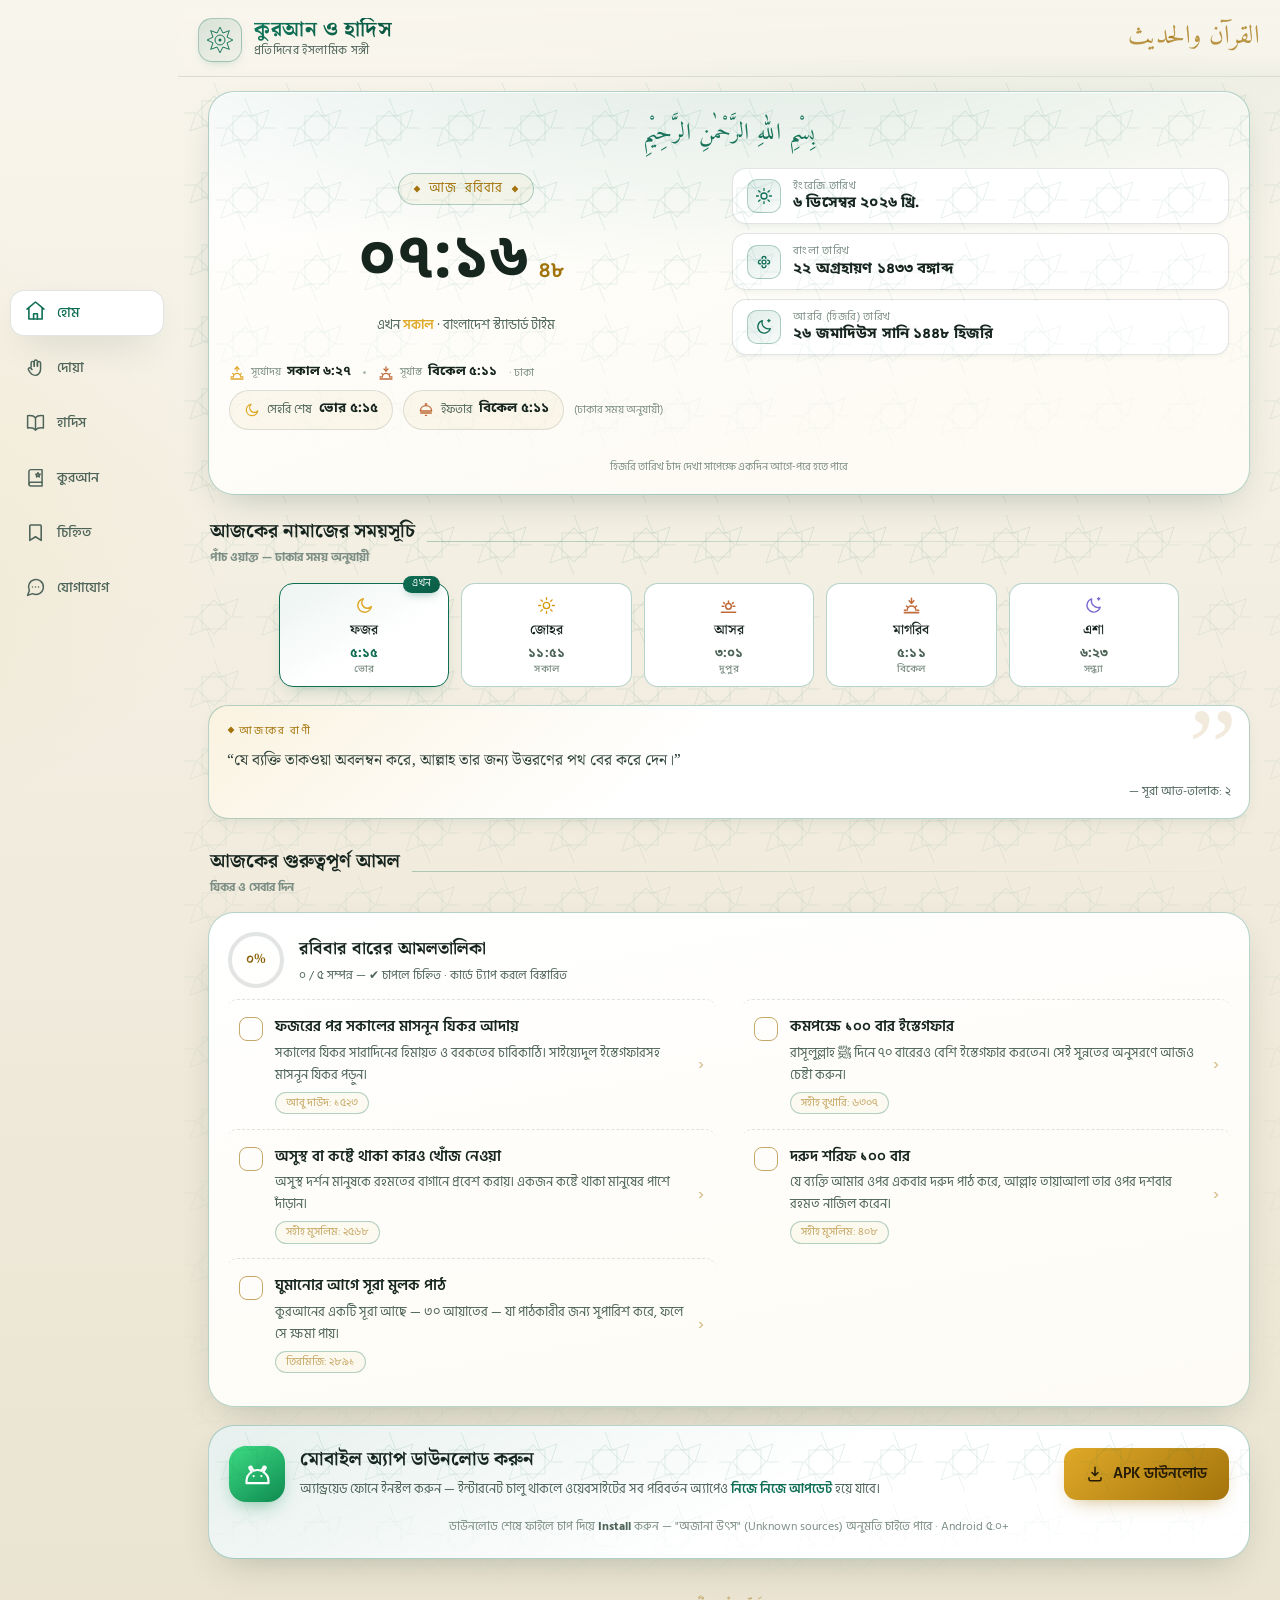
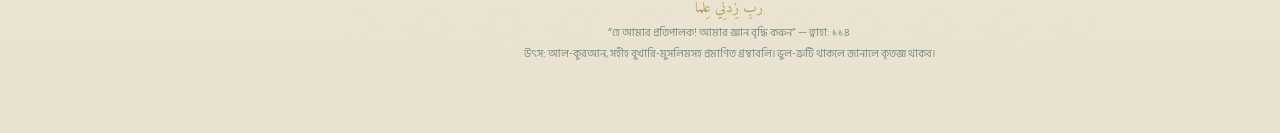
==== commit 930670a3: "আমলের আইটেমে ক্লিকে বিস্তারিত মডাল — বর্ণনা, গুরুতু, ফজিলত, দলিল + ✔ টগল ও আগের/পরের নেভিগেশন" ====
--- a/index.html
+++ b/index.html
@@ -38,6 +38,7 @@
 </div>
 
 <script src="js/data-amol.js"></script>
+<script src="js/data-amol-detail.js"></script>
 <script src="js/data-duas.js"></script>
 <script src="js/data-hadiths.js"></script>
 <script src="js/data-quran.js"></script>
--- a/styles.css
+++ b/styles.css
@@ -1168,6 +1168,199 @@
 .sun-it b{font-family:"Noto Sans Bengali","Hind Siliguri",sans-serif;font-weight:700;font-size:13px;color:var(--ink)}
 .sun-sep{width:3px;height:3px;border-radius:50%;background:var(--dim);opacity:.6}
 .sun-city{font-size:10.5px;color:var(--dim)}
+@media (min-width:900px){
+  .pg-home .hero .sun-row{grid-column:1;justify-content:flex-start;margin-bottom:6px}
+  .pg-home .hero .fast-row{grid-column:1;justify-content:flex-start}
+}
+
+/* ============================================================
+   v5 — স্টিকি "ফিরে যান" বার + WhatsApp পাঠানো বাটন
+   ============================================================ */
+
+/* স্ক্রল করলেও ফিরে-যান বাটন ভেসে থাকবে (টপবারের নিচে) */
+.reader-top{
+  position:sticky;top:56px;z-index:34;
+  margin-left:-18px;margin-right:-18px;
+  padding:9px 18px 11px;
+  background:linear-gradient(to bottom, var(--bg) 78%, transparent);
+}
 @media (min-width:1024px){
-  .pg-home .hero .sun-row{grid-column:1;margin-bottom:6px}
-}
+  .reader-top{top:56px;margin-left:-30px;margin-right:-30px;padding-left:30px;padding-right:30px;max-width:none}
+}
+
+/* WhatsApp বাটন */
+.alt-or{display:flex;align-items:center;gap:10px;color:var(--dim);font-size:11.5px;margin:16px 0 10px;letter-spacing:.06em}
+.alt-or .rl{flex:1;height:1px;background:var(--line)}
+.wabtn{
+  width:100%;display:flex;align-items:center;justify-content:center;gap:10px;
+  background:linear-gradient(140deg,#25d366,#128c4b);color:#fff;
+  font-family:var(--sans);font-size:14.5px;font-weight:600;
+  padding:13px 18px;border:none;border-radius:14px;cursor:pointer;
+  box-shadow:0 8px 20px -10px rgba(18,140,75,.65);transition:transform .2s, box-shadow .2s;
+}
+.wabtn svg{width:21px;height:21px;flex:0 0 auto}
+.wabtn:hover{transform:translateY(-2px);box-shadow:0 12px 24px -10px rgba(18,140,75,.8)}
+.wabtn:active{transform:scale(.99)}
+
+/* ---------- হিরো: সেহরি-ইফতার পিল ---------- */
+.fast-row{
+  display:flex;align-items:center;justify-content:center;gap:10px;flex-wrap:wrap;
+  margin:-4px 0 14px;
+}
+.fast-pill{
+  display:inline-flex;align-items:center;gap:7px;white-space:nowrap;
+  background:rgba(214,178,94,.08);border:1px solid var(--line-soft);
+  border-radius:999px;padding:7px 14px;font-size:12px;color:var(--mut);
+  transition:border-color .25s;
+}
+.fast-pill:hover{border-color:var(--line)}
+.fast-pill svg{width:16px;height:16px;flex:0 0 auto}
+.fast-pill.s svg{color:var(--gold-2)}
+.fast-pill.i svg{color:#c06a3a}
+.fast-pill b{
+  font-family:"Noto Sans Bengali","Hind Siliguri",sans-serif;
+  font-weight:700;font-size:13.5px;color:var(--ink);
+}
+
+
+/* ---------- হিরো: নামাজের সময়সূচি গ্রিড ---------- */
+.salat-head{margin-top:20px}
+.salat-grid{display:grid;grid-template-columns:repeat(5,1fr);gap:8px;margin-top:2px}
+.salat-cell{
+  position:relative;background:#fff;border:1px solid var(--line);border-radius:14px;
+  padding:12px 6px 10px;display:flex;flex-direction:column;align-items:center;gap:3px;
+  text-align:center;transition:transform .2s, box-shadow .2s, border-color .2s;
+}
+.salat-cell:hover{transform:translateY(-2px)}
+.sal-ic{display:grid;place-items:center;height:20px}
+.sal-ic svg{width:19px;height:19px}
+.sal-ic.fajr{color:var(--gold-2)}
+.sal-ic.dhuhr{color:#d99a16}
+.sal-ic.asr{color:#c06a3a}
+.sal-ic.maghrib{color:#c06a3a}
+.sal-ic.isha{color:#7a6ad0}
+.sal-nm{font-family:var(--serif);font-size:13.5px;font-weight:600;color:var(--ink)}
+.salat-cell b{
+  display:flex;flex-direction:column;align-items:center;line-height:1.35;
+  font-family:"Noto Sans Bengali","Hind Siliguri",sans-serif;font-weight:700;
+  font-size:13px;color:var(--mut);letter-spacing:.01em;
+}
+.salat-cell b .hw{font-size:10px;font-weight:500;color:var(--dim)}
+.salat-cell.now{
+  border-color:var(--green);background:linear-gradient(150deg,rgba(14,110,84,.08),transparent 60%),#fff;
+  box-shadow:0 8px 18px -10px rgba(14,110,84,.4);
+}
+.salat-cell.now::before{
+  content:"এখন";position:absolute;top:-8px;right:8px;
+  background:linear-gradient(140deg,var(--green),#0a5c44);color:#fff;
+  font-family:var(--sans);font-size:9.5px;line-height:1;letter-spacing:.04em;
+  padding:3px 9px 4.5px;border-radius:999px;box-shadow:0 4px 10px -4px rgba(14,110,84,.5);
+}
+.salat-cell.now b{color:var(--green)}
+@media (min-width:900px){.salat-grid{max-width:900px;margin-left:auto;margin-right:auto;gap:12px}}
+@media (max-width:360px){.salat-grid{gap:6px}.salat-cell{padding:10px 3px 8px}.sal-nm{font-size:12.5px}}
+
+/* ============ আমল — ডিটেইল মডাল (কার্ডে ট্যাপে খোলে) ============ */
+.amol-item .amol-body{flex:1;min-width:0}
+.amol-item .amol-more{
+  flex:0 0 auto;align-self:center;font-size:20px;line-height:1;
+  color:var(--gold-dim);opacity:.75;transition:transform .2s, color .2s, opacity .2s;
+}
+.amol-item:hover .amol-more{transform:translateX(3px);color:var(--gold);opacity:1}
+.amol-item .tick{cursor:pointer}
+
+body.modal-open{overflow:hidden}
+.amol-modal-overlay{
+  position:fixed;inset:0;z-index:1200;
+  background:rgba(4,12,9,.6);backdrop-filter:blur(3px);-webkit-backdrop-filter:blur(3px);
+  display:flex;align-items:flex-end;justify-content:center;
+  opacity:0;transition:opacity .18s ease;
+}
+.amol-modal-overlay.show{opacity:1}
+.amol-modal{
+  width:min(680px,100%);max-height:88dvh;
+  background:linear-gradient(180deg,var(--panel-2),var(--panel));
+  border:1px solid var(--line);border-bottom:none;
+  border-radius:var(--r-lg) var(--r-lg) 0 0;
+  box-shadow:0 -18px 60px -18px rgba(0,0,0,.7);
+  display:flex;flex-direction:column;overflow:hidden;
+  transform:translateY(26px);transition:transform .2s ease;
+}
+.amol-modal-overlay.show .amol-modal{transform:none}
+.amol-modal-head{
+  display:flex;align-items:flex-start;justify-content:space-between;gap:12px;
+  padding:18px 18px 14px;border-bottom:1px solid var(--line-soft);
+  background:linear-gradient(120deg,rgba(214,178,94,.1),transparent 60%);
+}
+.amol-modal-headtxt{min-width:0}
+.amol-modal-day{
+  display:inline-block;font-size:11px;font-weight:700;letter-spacing:.06em;color:var(--gold-2);
+  border:1px solid var(--line);border-radius:999px;padding:2px 10px;background:rgba(214,178,94,.08);
+  margin-bottom:8px;
+}
+.amol-modal-head h3{
+  font-family:var(--serif);font-size:19px;line-height:1.5;color:var(--ink);font-weight:700;
+}
+.amol-modal-note{font-size:12px;color:var(--mut);margin-top:6px}
+.amol-modal-x{
+  flex:0 0 auto;width:36px;height:36px;border-radius:12px;cursor:pointer;
+  border:1px solid var(--line);background:rgba(244,236,217,.05);color:var(--ink-soft);
+  font-size:15px;display:grid;place-items:center;transition:all .2s;
+}
+.amol-modal-x:hover{color:var(--gold-2);border-color:var(--gold-dim);background:rgba(214,178,94,.1)}
+.amol-modal-body{
+  overflow-y:auto;padding:16px 18px 8px;flex:1;
+  scrollbar-width:thin;scrollbar-color:var(--gold-dim) transparent;
+}
+.amol-modal-body::-webkit-scrollbar{width:8px}
+.amol-modal-body::-webkit-scrollbar-thumb{background:var(--gold-dim);border-radius:99px}
+.amol-sec{
+  padding:12px 14px;margin-bottom:10px;border-radius:var(--r-sm);
+  background:rgba(244,236,217,.03);border:1px solid var(--line-soft);
+}
+.amol-sec h4{
+  font-family:var(--serif);font-size:13.5px;font-weight:700;color:var(--gold-2);
+  display:flex;align-items:center;gap:8px;margin-bottom:7px;
+}
+.amol-sec-ic{font-size:14px}
+.amol-sec p{font-size:14px;line-height:1.9;color:var(--ink-soft);text-align:justify}
+.amol-sec p.amol-main{font-family:var(--serif);font-size:15.5px;font-weight:600;color:var(--ink);text-align:right}
+.amol-modal-ref{
+  font-size:12px;color:var(--gold);padding:2px 14px 10px;
+  display:flex;align-items:center;gap:8px;
+}
+.amol-modal-foot{
+  display:flex;gap:8px;align-items:center;
+  padding:12px 14px calc(12px + env(safe-area-inset-bottom));
+  border-top:1px solid var(--line-soft);background:rgba(4,12,9,.3);
+}
+.amol-nav{
+  flex:0 0 auto;padding:10px 14px;border-radius:12px;cursor:pointer;
+  border:1px solid var(--line);background:transparent;color:var(--ink-soft);
+  font-size:13px;font-family:var(--sans);transition:all .2s;white-space:nowrap;
+}
+.amol-nav:hover:not(:disabled){color:var(--gold-2);border-color:var(--gold-dim)}
+.amol-nav:disabled{opacity:.35;cursor:default}
+.amol-done{
+  flex:1;padding:12px 10px;border-radius:12px;cursor:pointer;
+  border:none;font-size:14px;font-weight:700;font-family:var(--sans);
+  background:rgba(244,236,217,.09);color:var(--ink-soft);
+  border:1px solid var(--line);transition:all .2s;
+}
+.amol-done:hover{border-color:var(--gold-dim)}
+.amol-done.on{
+  background:linear-gradient(140deg,var(--gold-2),var(--gold));
+  color:#221a06;border-color:transparent;
+  box-shadow:0 6px 20px -6px rgba(214,178,94,.55);
+}
+
+/* ডেস্কটপ — মডাল মাঝখানে, তলপেটির পরিবর্তে কেন্দ্রে */
+@media (min-width:900px){
+  .amol-modal-overlay{align-items:center;padding:24px}
+  .amol-modal{border-bottom:1px solid var(--line);border-radius:var(--r-lg);max-height:82vh}
+  .pg-home .amol-item{padding:14px 12px}
+}
+/* ট্যাবলেট */
+@media (min-width:640px) and (max-width:899px){
+  .amol-modal{width:min(560px,92%)}
+}
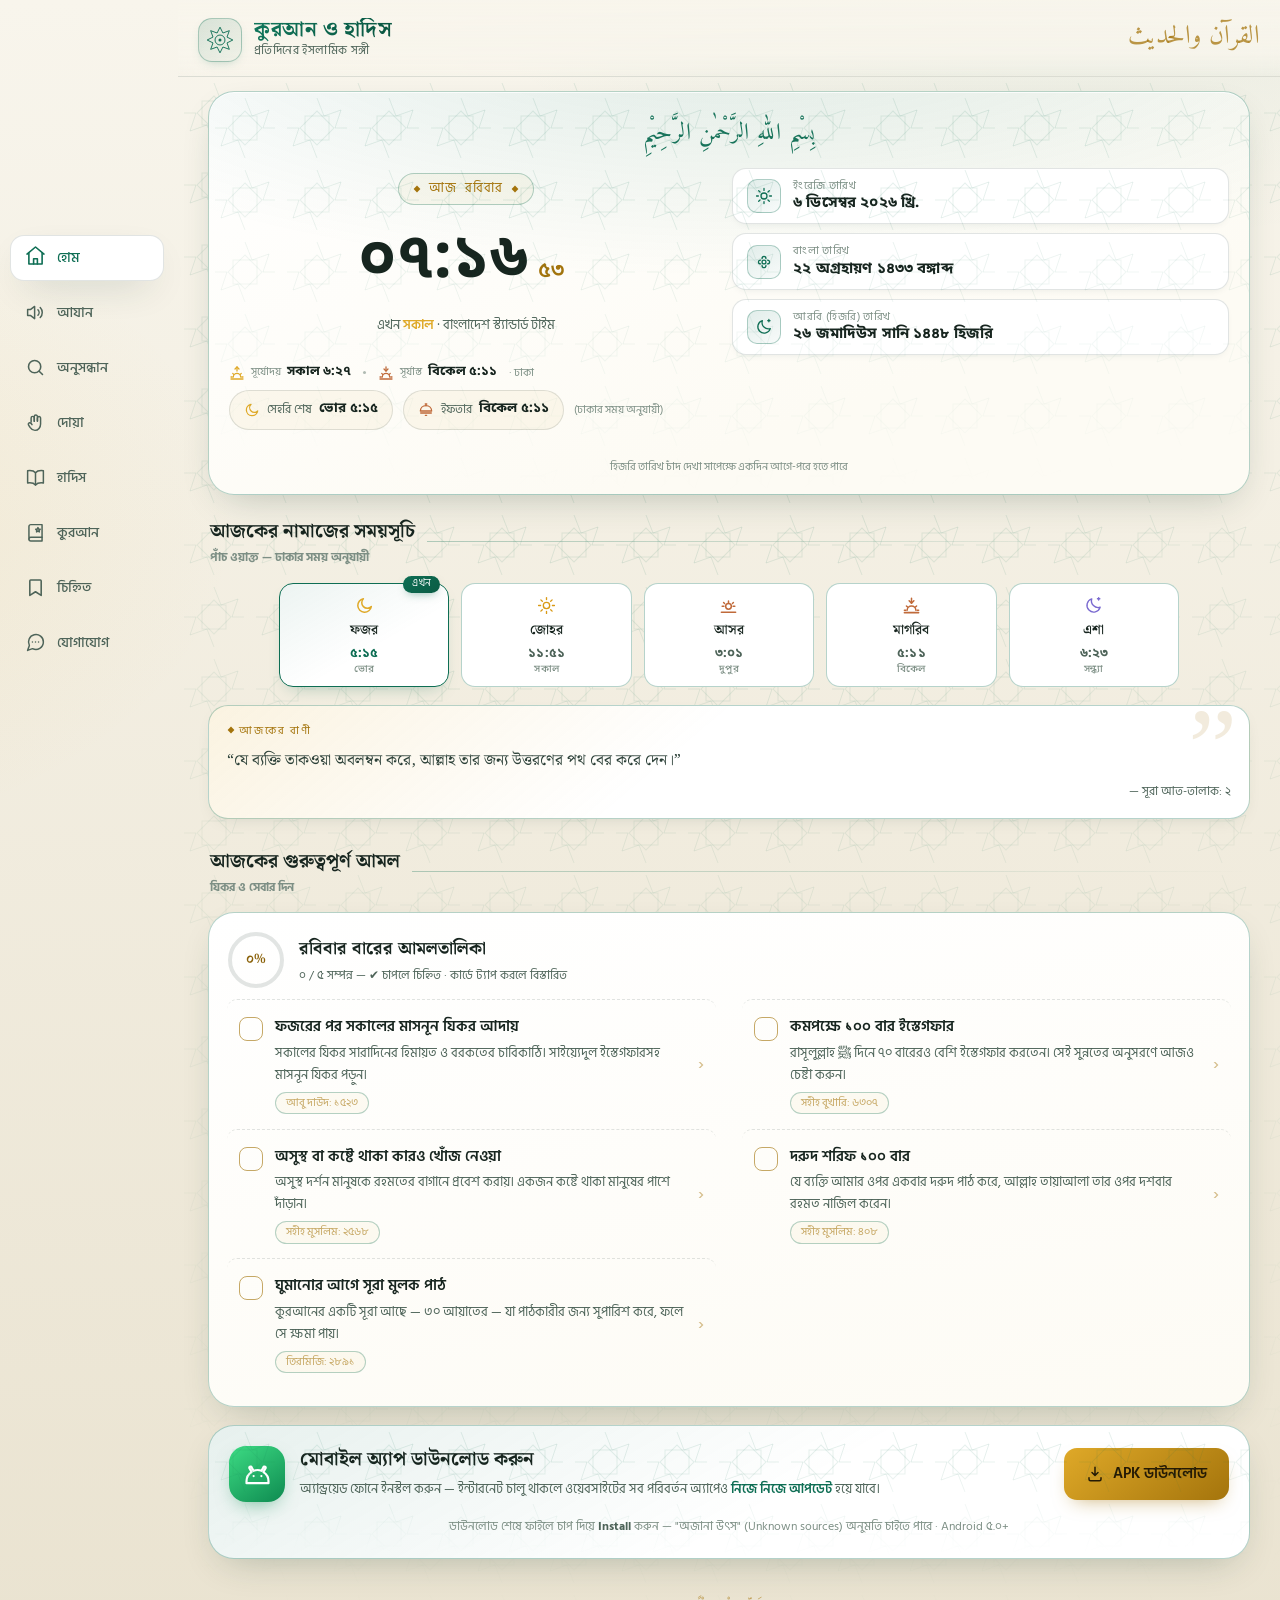
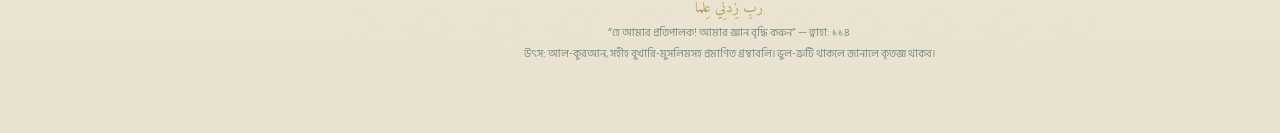
==== commit ab95a2d8: "নতুন 'অনুসন্ধান' মেনু — টাইপ/ভয়েসে প্রশ্ন, সাইটজুড়ে উত্তর খোঁজা ও কণ্ঠে পড়ে শোনানো (TTS playerসহ)" ====
--- a/index.html
+++ b/index.html
@@ -44,5 +44,6 @@
 <script src="js/data-quran.js"></script>
 <script src="js/translit.js"></script>
 <script src="js/app.js"></script>
+<script src="js/qa.js"></script>
 </body>
 </html>
--- a/styles.css
+++ b/styles.css
@@ -633,7 +633,7 @@
 .tabbar{
   position:fixed;bottom:0;left:50%;transform:translateX(-50%);
   width:100%;max-width:560px;z-index:50;
-  display:grid;grid-template-columns:repeat(6,1fr);
+  display:grid;grid-template-columns:repeat(7,1fr);
   padding:8px 10px calc(10px + env(safe-area-inset-bottom));
   background:linear-gradient(180deg, rgba(9,22,17,.82), rgba(6,15,12,.96));
   backdrop-filter:blur(18px);-webkit-backdrop-filter:blur(18px);
@@ -1364,3 +1364,197 @@
 @media (min-width:640px) and (max-width:899px){
   .amol-modal{width:min(560px,92%)}
 }
+
+/* ============ আযান ============ */
+.azan-hero{
+  display:flex;align-items:center;gap:14px;
+  margin:14px 0 10px;padding:16px 16px;
+  border:1px solid var(--line);border-radius:var(--r-md);
+  background:linear-gradient(120deg,rgba(214,178,94,.12),transparent 60%),var(--panel-2,#fff);
+  background-color:var(--card,#fff);
+}
+.azan-hero-ic{
+  flex:0 0 52px;width:52px;height:52px;border-radius:16px;
+  display:grid;place-items:center;color:var(--gold-2,#c9972f);
+  background:rgba(214,178,94,.12);border:1px solid var(--line);
+}
+.azan-hero-ic svg{width:26px;height:26px}
+.azan-hero-t{flex:1;min-width:0}
+.azan-hero-t h3{font-family:var(--serif);font-size:18px}
+.azan-hero-t p{font-size:12.5px;color:var(--mut);margin-top:3px}
+.azan-hint{font-size:12.5px;color:var(--mut);margin:2px 4px 12px;line-height:1.7}
+
+.azan-list{display:flex;flex-direction:column;gap:10px}
+.azan-row{
+  display:flex;align-items:center;gap:12px;
+  padding:13px 14px;border:1px solid var(--line-soft,#e6ddc6);border-radius:var(--r-sm);
+  background:rgba(244,236,217,.02);transition:border-color .25s, box-shadow .25s;
+}
+.azan-row.on{border-color:rgba(47,129,89,.45);box-shadow:0 6px 22px -14px rgba(20,90,62,.5)}
+.azan-ic{
+  flex:0 0 42px;width:42px;height:42px;border-radius:13px;
+  display:grid;place-items:center;color:var(--gold);
+  background:rgba(214,178,94,.1);border:1px solid var(--line);
+}
+.azan-row.on .azan-ic{color:var(--green);background:rgba(47,129,89,.12);border-color:rgba(47,129,89,.35)}
+.azan-ic svg{width:22px;height:22px}
+.azan-meta{flex:1;min-width:0}
+.azan-meta h4{font-size:15.5px;font-weight:700}
+.azan-meta p{font-size:11.5px;color:var(--mut);margin-top:3px;white-space:nowrap;overflow:hidden;text-overflow:ellipsis}
+.azan-ctl{display:flex;align-items:center;gap:10px;flex:0 0 auto}
+.azan-time{
+  font-family:var(--sans);font-size:14px;font-weight:600;color:var(--ink,#22312a);
+  background:rgba(244,236,217,.05);
+  border:1.4px solid var(--line);border-radius:11px;padding:7px 10px;
+  outline:none;min-width:96px;
+}
+.azan-time:focus{border-color:var(--gold-dim);box-shadow:0 0 0 3px rgba(214,178,94,.15)}
+
+/* সুইচ */
+.sw-wrap{position:relative;display:inline-block;flex:0 0 auto}
+.sw-wrap input{position:absolute;inset:0;opacity:0;width:100%;height:100%;margin:0;cursor:pointer;z-index:2}
+.sw{
+  display:block;width:46px;height:27px;border-radius:999px;position:relative;
+  background:rgba(111,132,121,.3);border:1px solid var(--line);
+  transition:background .25s, border-color .25s;
+}
+.sw::after{
+  content:"";position:absolute;top:2.5px;left:3px;width:20px;height:20px;border-radius:50%;
+  background:#fff;box-shadow:0 2px 6px rgba(0,0,0,.3);transition:transform .25s;
+  animation:none;
+}
+.sw-wrap input:checked + .sw{background:linear-gradient(140deg,#3ba272,#2f8159);border-color:rgba(47,129,89,.6)}
+.sw-wrap input:checked + .sw::after{transform:translateX(19px)}
+.sw.big{width:56px;height:32px}
+.sw.big::after{top:3px;left:4px;width:24px;height:24px}
+.sw-wrap input:checked + .sw.big::after{transform:translateX(22px)}
+
+.azan-actions{display:flex;gap:10px;margin:16px 0 12px}
+.azan-test{
+  flex:1;display:flex;align-items:center;justify-content:center;gap:9px;
+  padding:13px 14px;border-radius:999px;cursor:pointer;border:none;
+  font-family:var(--sans);font-size:14.5px;font-weight:700;color:#221a06;
+  background:linear-gradient(135deg,var(--gold-2),var(--gold));
+  box-shadow:0 10px 26px -10px rgba(214,178,94,.65);transition:transform .18s;
+}
+.azan-test:active{transform:scale(.97)}
+.azan-test svg{width:17px;height:17px}
+
+.azan-note{
+  padding:14px 16px;border-radius:var(--r-md);border:1px dashed var(--line);
+  font-size:12.5px;line-height:1.9;color:var(--mut);
+}
+.azan-note b{color:var(--gold)}
+.azan-src{margin-top:8px;font-size:11px;color:var(--dim)}
+
+/* আযান চলছে — ফুল-স্ক্রিন কার্ড */
+.azan-live-overlay{
+  position:fixed;inset:0;z-index:1250;
+  display:flex;align-items:center;justify-content:center;padding:22px;
+  background:rgba(4,12,9,.72);backdrop-filter:blur(5px);-webkit-backdrop-filter:blur(5px);
+  opacity:0;transition:opacity .2s ease;
+}
+.azan-live-overlay.show{opacity:1}
+.azan-live{
+  width:min(420px,100%);text-align:center;
+  padding:30px 24px 24px;border-radius:var(--r-lg);
+  background:linear-gradient(180deg,#123024,#0c2119);
+  border:1px solid rgba(214,178,94,.35);
+  box-shadow:0 30px 80px -20px rgba(0,0,0,.7);
+}
+.azan-live-ring{
+  width:76px;height:76px;margin:0 auto 14px;border-radius:50%;
+  display:grid;place-items:center;color:var(--gold-2);
+  background:radial-gradient(circle,rgba(214,178,94,.2),rgba(214,178,94,.05) 70%);
+  border:1.5px solid rgba(214,178,94,.5);
+  animation:azanPulse 1.6s ease-in-out infinite;
+}
+.azan-live-ring svg{width:36px;height:36px}
+@keyframes azanPulse{
+  0%,100%{box-shadow:0 0 0 0 rgba(214,178,94,.45)}
+  50%{box-shadow:0 0 0 16px rgba(214,178,94,0)}
+}
+.azan-live-tag{
+  display:inline-block;font-size:11.5px;font-weight:700;letter-spacing:.08em;color:var(--gold-2);
+  border:1px solid rgba(214,178,94,.4);border-radius:999px;padding:3px 12px;background:rgba(214,178,94,.1);
+}
+.azan-live h3{font-family:var(--serif);font-size:23px;color:var(--ink);margin:14px 0 8px}
+.azan-live h3 b{color:var(--gold-2)}
+.azan-live p{font-size:13.5px;color:var(--mut);line-height:1.8}
+.azan-live-play,.azan-live-stop{
+  display:inline-flex;align-items:center;gap:8px;margin-top:18px;
+  padding:12px 26px;border-radius:999px;cursor:pointer;font-family:var(--sans);
+  font-size:14.5px;font-weight:700;transition:transform .15s;
+}
+.azan-live-play{border:none;color:#221a06;background:linear-gradient(135deg,var(--gold-2),var(--gold))}
+.azan-live-stop{border:1px solid rgba(214,178,94,.4);color:var(--ink-soft);background:rgba(214,178,94,.09);margin-left:8px}
+.azan-live-play svg,.azan-live-stop svg{width:15px;height:15px}
+.azan-live-play:active,.azan-live-stop:active{transform:scale(.96)}
+@media (min-width:900px){ .azan-live{padding:36px 34px 28px} }
+
+/* ============ অনুসন্ধান (প্রশ্নোত্তর) ============ */
+.pg-ask .sec-head small{display:block;font-weight:500;font-size:12px;color:var(--ink-soft);margin-top:3px}
+.ask-box{padding:16px 14px 12px;border-radius:14px}
+.ask-input{width:100%;box-sizing:border-box;resize:vertical;min-height:58px;font:inherit;font-size:15.5px;
+  padding:12px 13px;border-radius:11px;border:1px solid var(--line);background:var(--card-2,rgba(255,255,255,.04));
+  color:var(--ink);outline:none;transition:border-color .2s}
+.ask-input:focus{border-color:var(--gold);box-shadow:0 0 0 3px rgba(214,178,94,.14)}
+.ask-controls{display:flex;align-items:center;gap:8px;margin-top:10px;flex-wrap:wrap}
+.ask-lang-wrap{display:flex;align-items:center;gap:6px;font-size:12.5px;color:var(--ink-soft)}
+.ask-lang{font:inherit;font-size:12.5px;padding:6px 8px;border-radius:9px;border:1px solid var(--line);background:none;color:var(--ink)}
+.ask-mic{width:42px;height:42px;border-radius:50%;border:1px solid var(--line);background:none;color:var(--gold);
+  display:flex;align-items:center;justify-content:center;cursor:pointer;transition:all .25s;flex:none}
+.ask-mic svg{width:20px;height:20px}
+.ask-mic.live{background:#b3402a;border-color:#b3402a;color:#fff;animation:qaPulse 1.1s ease-in-out infinite}
+@keyframes qaPulse{0%,100%{box-shadow:0 0 0 0 rgba(179,64,42,.45)}50%{box-shadow:0 0 0 10px rgba(179,64,42,0)}}
+.ask-go{display:inline-flex;align-items:center;gap:7px;border:none;cursor:pointer;font:inherit;font-weight:700;
+  font-size:14px;padding:11px 18px;border-radius:11px;color:#221a06;background:linear-gradient(135deg,var(--gold-2),var(--gold));
+  margin-left:auto;transition:transform .15s}
+.ask-go:active{transform:scale(.96)}
+.ask-go svg{width:16px;height:16px}
+.ask-micstat{margin:10px 2px 0;font-size:13px;color:var(--gold)}
+.ask-nosr{margin:10px 2px 0;font-size:12.5px;color:var(--ink-soft)}
+.ask-chips{display:flex;flex-wrap:wrap;gap:7px;margin-top:14px}
+.qa-chip{font:inherit;font-size:12.5px;padding:7px 11px;border-radius:999px;border:1px solid var(--line);
+  background:none;color:var(--ink-soft);cursor:pointer;transition:all .2s;text-align:left}
+.qa-chip:hover,.qa-chip:active{border-color:var(--gold);color:var(--gold)}
+.ask-wave{margin:10px 0}
+.qa-ans{margin-top:16px}
+.qa-title{margin:0 0 4px;font-size:19px;color:var(--gold)}
+.qa-note{margin:0 0 10px;font-size:13px;color:var(--ink-soft);line-height:1.6}
+.qa-player{border:1px solid rgba(214,178,94,.4);border-radius:13px;padding:12px 13px 10px;margin-bottom:12px;
+  background:linear-gradient(160deg,rgba(214,178,94,.09),rgba(214,178,94,.02));
+  position:sticky;top:calc(var(--hdrh,58px) + 2px);z-index:20;backdrop-filter:blur(8px)}
+.qa-pbar{height:5px;border-radius:99px;background:rgba(214,178,94,.16);overflow:hidden;margin-bottom:10px}
+.qa-pbar span{display:block;height:100%;width:0;background:linear-gradient(90deg,var(--gold-2),var(--gold));transition:width .5s}
+.qa-prow{display:flex;align-items:center;gap:8px;flex-wrap:wrap}
+.qa-btn{font:inherit;font-size:13px;font-weight:700;display:inline-flex;align-items:center;gap:6px;
+  padding:9px 14px;border-radius:10px;cursor:pointer;border:1px solid rgba(214,178,94,.4);
+  background:rgba(214,178,94,.09);color:var(--ink);transition:transform .15s}
+.qa-btn.gold{border:none;color:#221a06;background:linear-gradient(135deg,var(--gold-2),var(--gold))}
+.qa-btn:active{transform:scale(.96)}
+.qa-btn svg{width:14px;height:14px}
+.qa-prog{font-size:12px;color:var(--ink-soft);margin-left:auto}
+.qa-now{margin:8px 0 0;font-size:12.5px;color:var(--ink-soft);line-height:1.5}
+.qa-card{border:1px solid var(--line);border-radius:13px;padding:14px;background:none;margin-bottom:10px}
+.qa-card-h{margin:0 0 8px;font-size:15px;color:var(--gold)}
+.qa-card .ar{font-size:21px;line-height:2;text-align:right}
+.qa-card .uc,.qa-card .bn{font-size:14.5px;line-height:1.85;color:var(--ink)}
+.qa-card .uc i,.qa-card .bn i{display:block;font-style:normal;font-size:11px;letter-spacing:.08em;color:var(--gold);margin:8px 0 2px}
+.qa-dim{font-size:12px;color:var(--ink-soft);margin:6px 0 0}
+.qa-disc{font-size:13px;color:var(--ink-soft);line-height:1.7;border-top:1px dashed var(--line);margin-top:10px;padding-top:8px}
+.qa-quote{font-size:15px;line-height:1.85}
+.qa-mini{margin:4px 0 0;padding-left:18px;font-size:13px;line-height:1.8;color:var(--ink-soft)}
+.qa-more{margin-top:6px}
+@media (min-width:900px){
+  .ask-box{padding:22px 22px 14px}
+  .ask-input{font-size:16px}
+  .pg-ask .sec-head{margin-top:20px}
+}
+
+/* ৮ ট্যাব — ছোট স্ক্রিনে সংকোচন */
+@media (max-width:560px){
+  .tab svg{width:19px;height:19px}
+  .tab span{font-size:9px !important; letter-spacing:0}
+  .tab{gap:3px;padding:7px 2px 6px}
+}
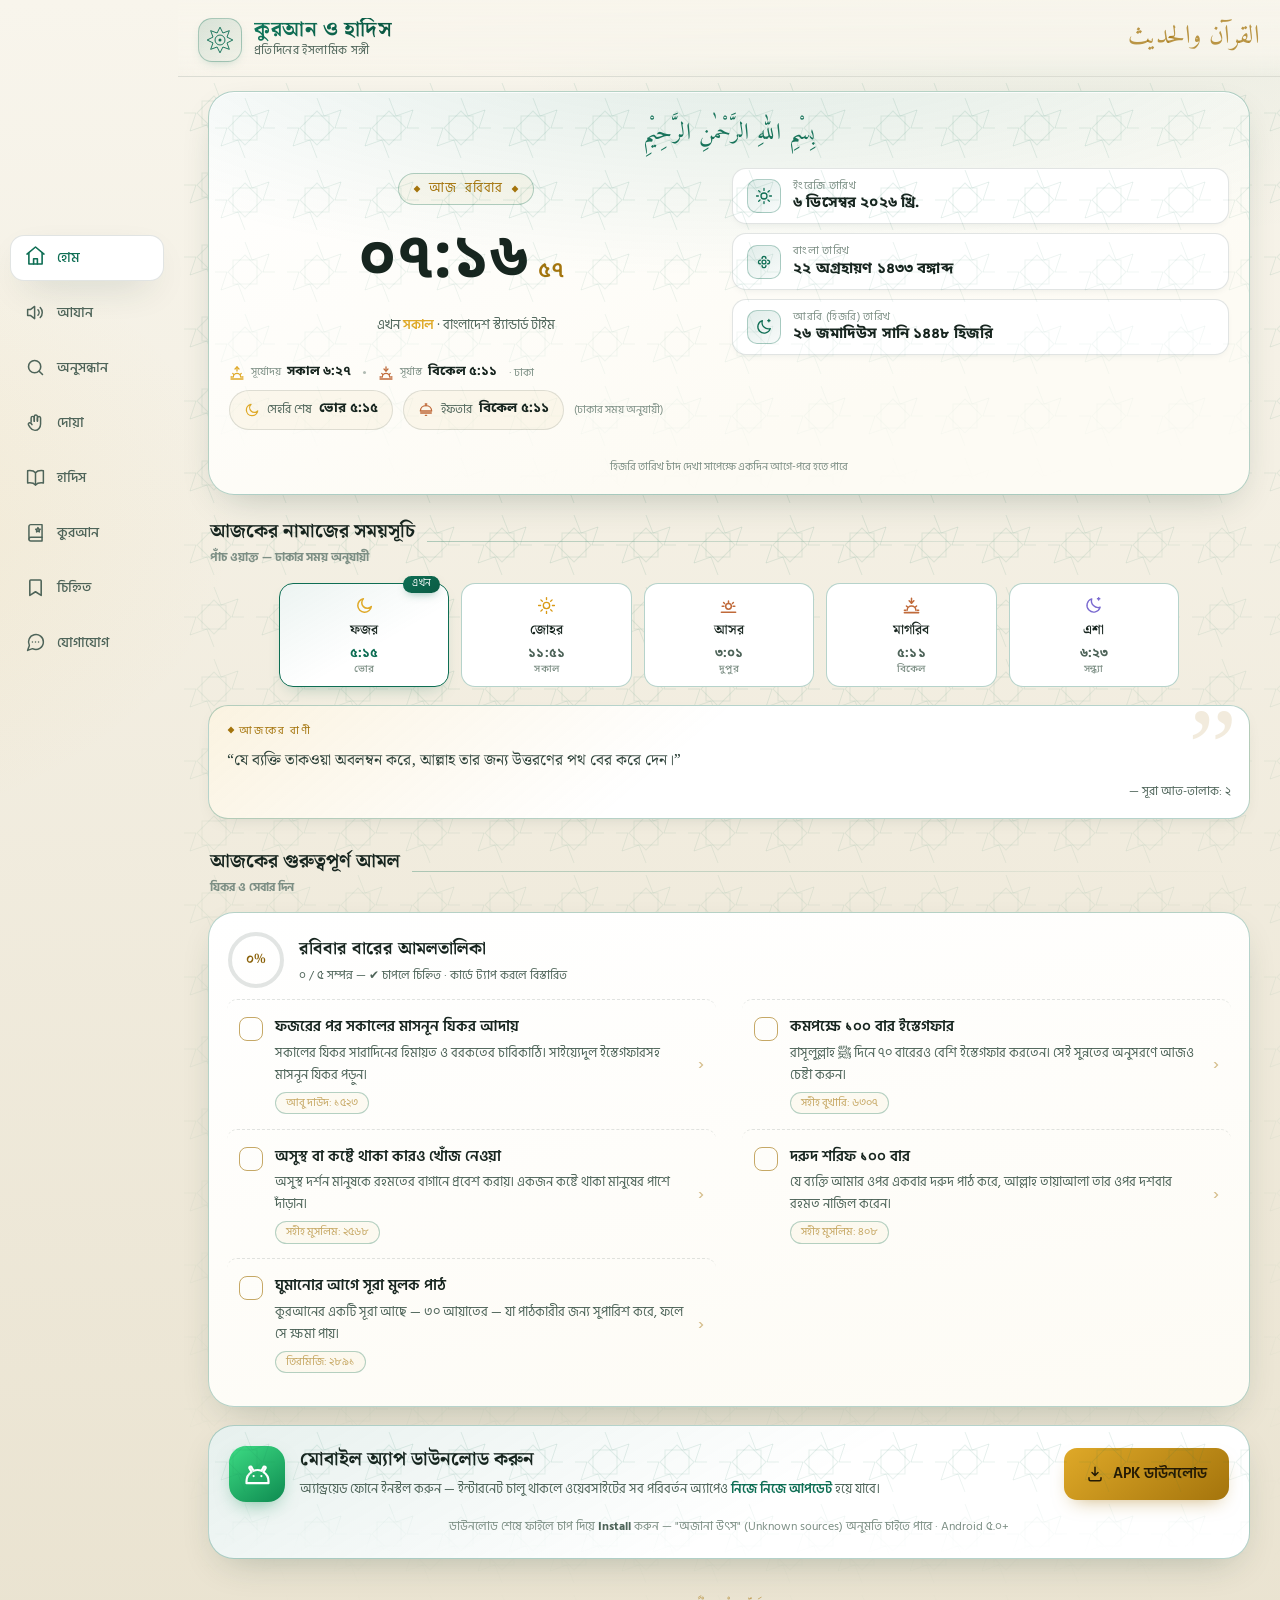
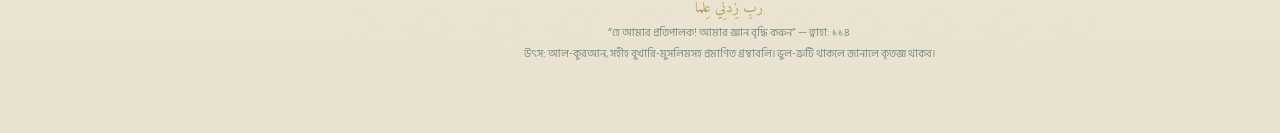
==== commit 1bb41c41: "জেমিনি AI সংযোগ (/api/ask প্রক্সি + কী-সেটিংস) + সংখ্যা-পার্সিং ও মোড-ফিল্টার ফিক্স: সুনির্দিষ্ট আয়" ====
--- a/index.html
+++ b/index.html
@@ -43,6 +43,7 @@
 <script src="js/data-hadiths.js"></script>
 <script src="js/data-quran.js"></script>
 <script src="js/translit.js"></script>
+<script src="js/config.js"></script>
 <script src="js/app.js"></script>
 <script src="js/qa.js"></script>
 </body>
--- a/styles.css
+++ b/styles.css
@@ -633,7 +633,7 @@
 .tabbar{
   position:fixed;bottom:0;left:50%;transform:translateX(-50%);
   width:100%;max-width:560px;z-index:50;
-  display:grid;grid-template-columns:repeat(7,1fr);
+  display:grid;grid-template-columns:repeat(8,1fr);
   padding:8px 10px calc(10px + env(safe-area-inset-bottom));
   background:linear-gradient(180deg, rgba(9,22,17,.82), rgba(6,15,12,.96));
   backdrop-filter:blur(18px);-webkit-backdrop-filter:blur(18px);
@@ -1558,3 +1558,17 @@
   .tab span{font-size:9px !important; letter-spacing:0}
   .tab{gap:3px;padding:7px 2px 6px}
 }
+
+/* ============ অনুসন্ধান — AI সেটিংস ও জেমিনি কার্ড ============ */
+.qa-settings{margin-top:14px;padding:10px 12px;border-radius:13px}
+.qa-set-toggle{font:inherit;font-size:13px;font-weight:700;color:var(--gold);background:none;border:none;cursor:pointer;padding:4px 2px;display:flex;align-items:center;gap:7px}
+.qa-ai-dot{width:8px;height:8px;border-radius:50%;background:var(--dim);display:inline-block}
+.qa-ai-dot.on{background:#3fa46a}
+.qa-ai-dot.off{background:#b3402a}
+.qa-set-body{margin-top:8px}
+.qa-set-row{display:flex;gap:8px;align-items:center;flex-wrap:wrap;margin-top:8px}
+.qa-ai-status{font-size:12.5px;color:var(--ink-soft);margin:10px 0 0}
+.qa-mono{font-family:monospace;font-size:12px;color:var(--gold)}
+.qa-ai{border:1px solid rgba(214,178,94,.5);background:linear-gradient(160deg,rgba(214,178,94,.07),rgba(214,178,94,.015))}
+.qa-ai-txt p{margin:0 0 8px;font-size:14.5px;line-height:1.9}
+.qa-vwarn{font-size:12px;color:#c2702a;line-height:1.6;margin:0 0 10px}
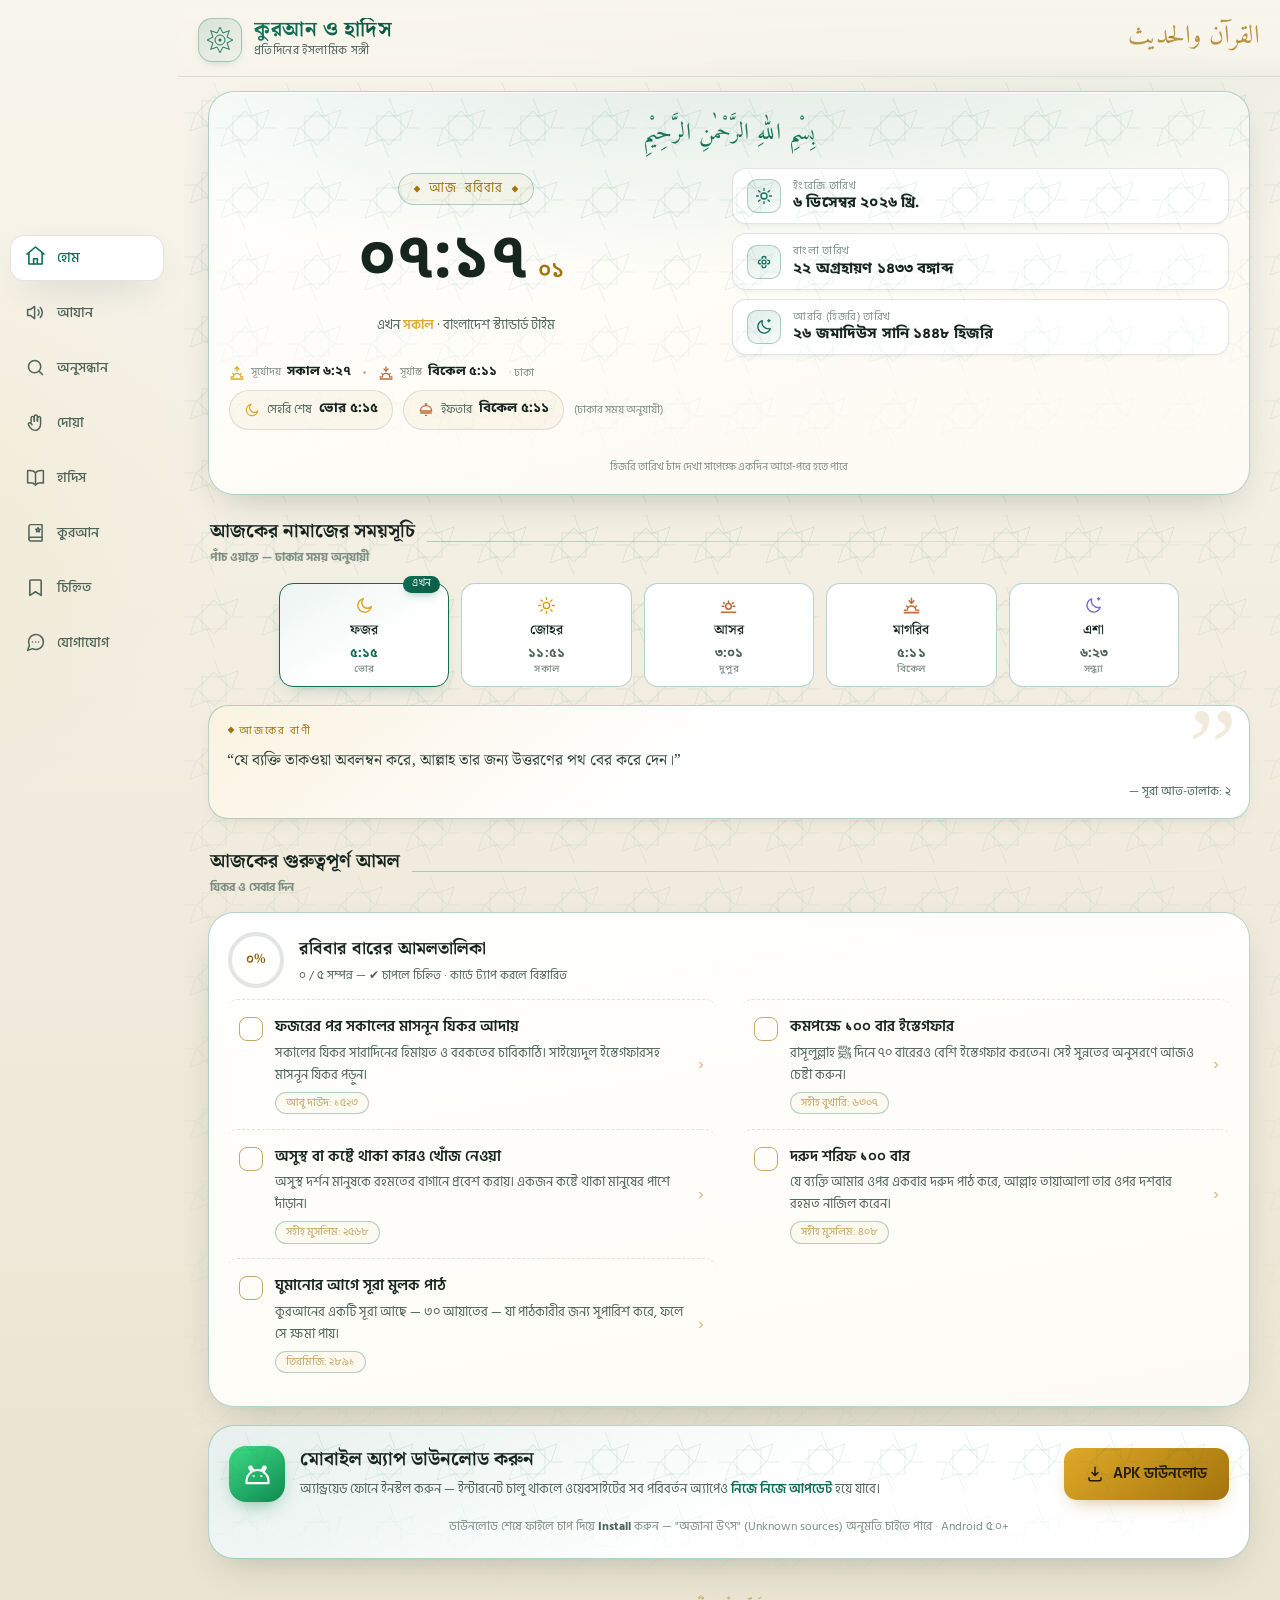
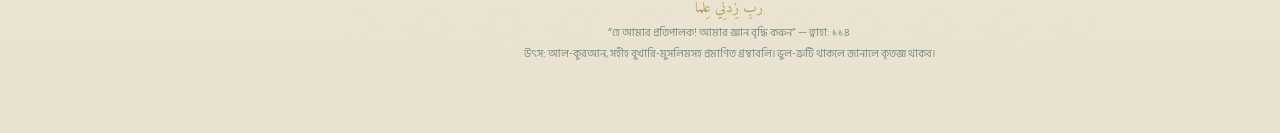
==== commit 54f98fcd: "অনুসন্ধান: TTS ওয়াচডগ+GT হস্তান্তর+কণ্ঠ-ইঞ্জিন নির্বাচক (কখনো চুপ থাকবে না), APK-তে নেটিভ মাইক-ব্রি" ====
--- a/index.html
+++ b/index.html
@@ -10,6 +10,25 @@
 <link rel="preconnect" href="https://fonts.gstatic.com" crossorigin>
 <link href="https://fonts.googleapis.com/css2?family=Amiri:ital,wght@0,400;0,700;1,400&family=Hind+Siliguri:wght@300;400;500;600;700&family=Noto+Sans+Bengali:wght@400;500;600;700&family=Noto+Serif+Bengali:wght@400;500;600;700;800&display=swap" rel="stylesheet">
 <link rel="stylesheet" href="styles.css">
+<style>
+/* অনুসন্ধান: অতিরিক্ত কার্ড/সেটিংস স্টাইল */
+.qa-speechhint{margin:8px 4px 0;padding:10px 14px;font-size:12.5px;color:#8a6420;background:#fff8e8;border:1.5px solid #e8d9b8;border-radius:12px;line-height:1.7;text-align:center}
+.qa-speechhint p{margin:0 0 5px}
+.qa-speechhint p:last-child{margin:0}
+.qa-vwarn{margin:0 0 10px;padding:10px 14px;border-radius:12px;background:#fff8e8;border:1.5px solid #e8d9b8;color:#8a6420;font-size:12.5px;line-height:1.8}
+.qa-aitag{display:inline-flex;align-items:center;gap:5px;font-size:12px;color:#7a5a26;background:#fdf6e3;border:1px solid #e8d9b8;border-radius:999px;padding:4px 12px;margin:6px 0}
+.qa-row{display:flex;gap:10px;align-items:center}
+.qa-mini{font-size:12px;color:#8a7f6a}
+.qa-tag{display:inline-block;font-size:11.5px;background:#f6f1e6;color:#7a6a45;border-radius:999px;padding:3px 10px}
+.qa-grow{flex:1}
+.qa-chiprow{display:flex;gap:8px;flex-wrap:wrap}
+.qa-chip{border:1.5px solid #e8ddc6;background:#fff;border-radius:999px;padding:6px 14px;font-size:13px;color:#5f5237;cursor:pointer;font-family:inherit}
+.qa-ref{display:block;font-family:inherit;font-size:12.5px;color:#6a5c3c;background:#f8f3e7;border:1px solid #e8ddc6;border-radius:10px;padding:8px 12px;margin:4px 0;text-align:right;cursor:pointer;line-height:1.6}
+.qa-label{display:block;font-size:13px;font-weight:700;color:#5f5237;margin:14px 0 6px}
+.qa-text{width:100%;box-sizing:border-box;font-family:inherit;font-size:14px;padding:11px 14px;border:2px solid #e3d7bc;border-radius:12px;background:#fdfcf9;min-height:76px;resize:vertical;line-height:1.7;color:#3d3222}
+.qa-select{width:100%;box-sizing:border-box;font-family:inherit;font-size:14px;padding:11px 14px;border:2px solid #e3d7bc;border-radius:12px;background:#fdfcf9;color:#3d3222}
+.qa-text:focus,.qa-select:focus{outline:none;border-color:var(--accent)}
+</style>
 </head>
 <body>
 <div id="app">
